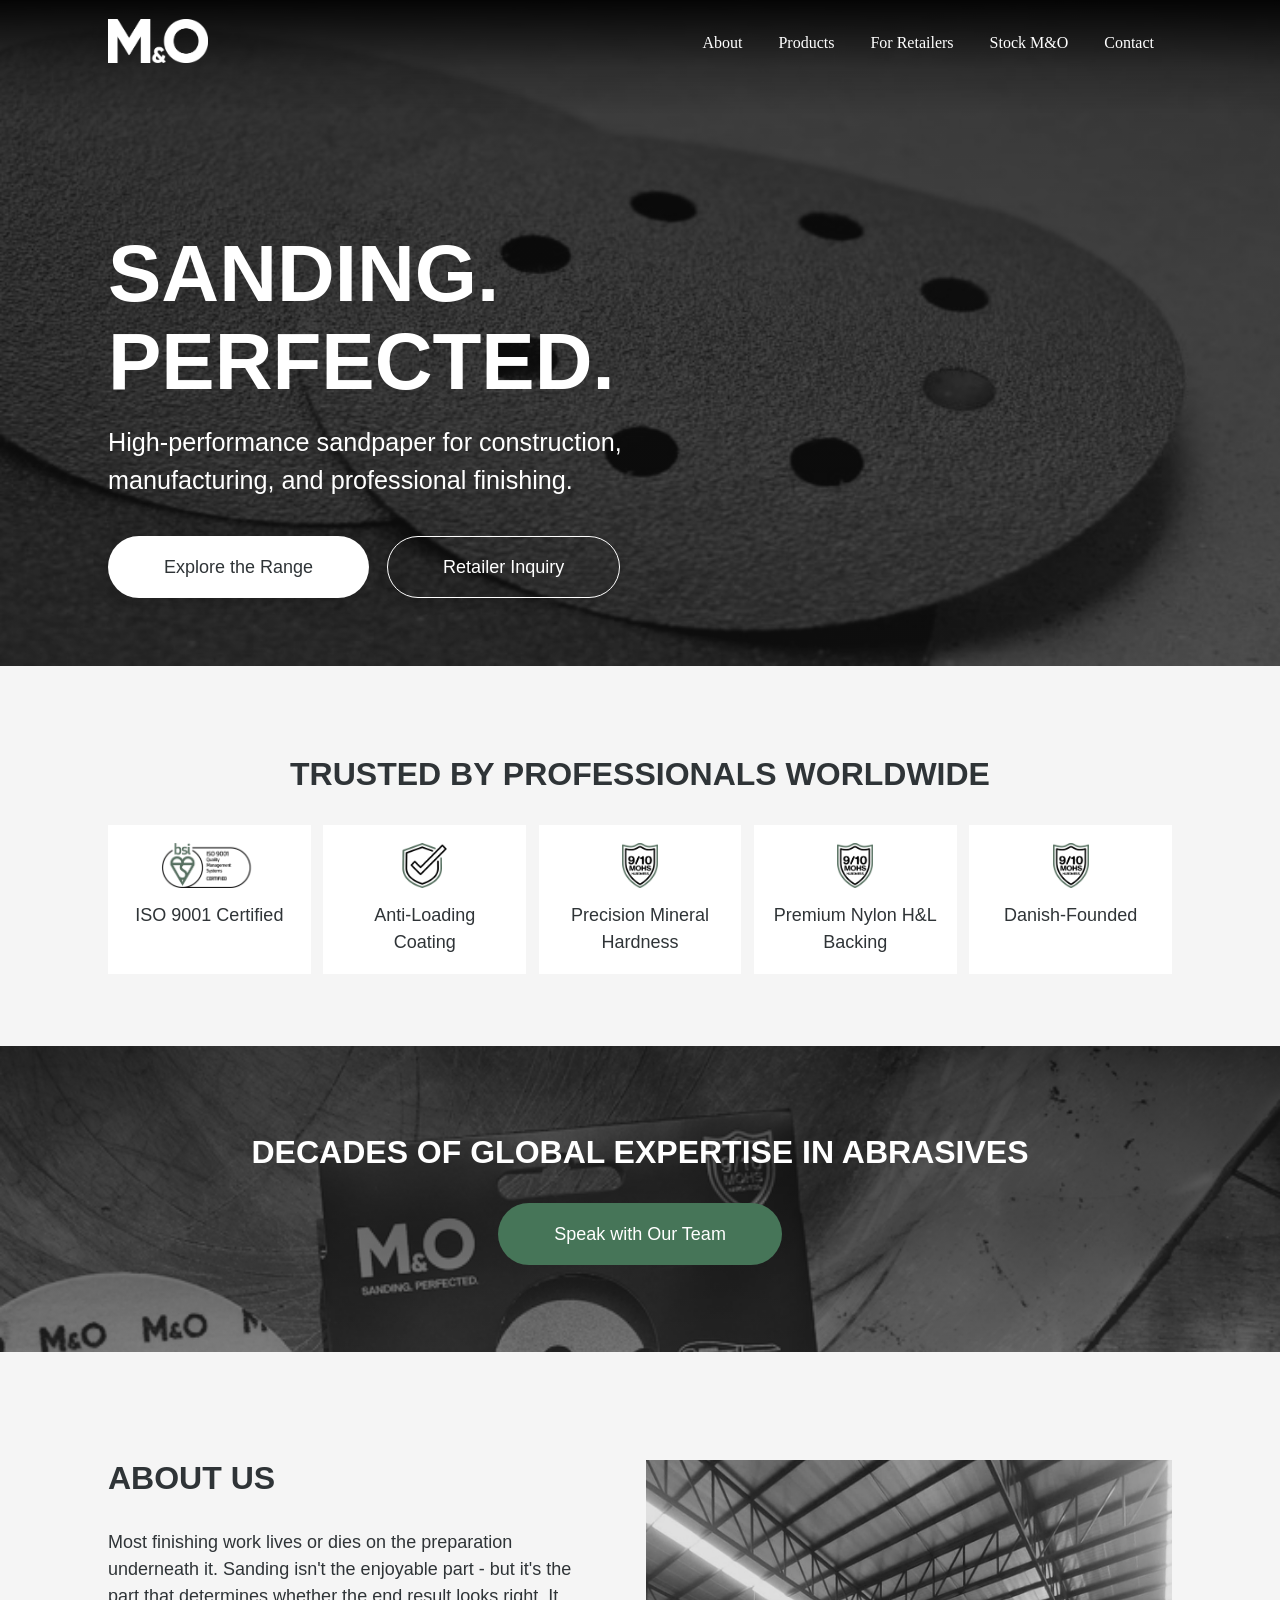
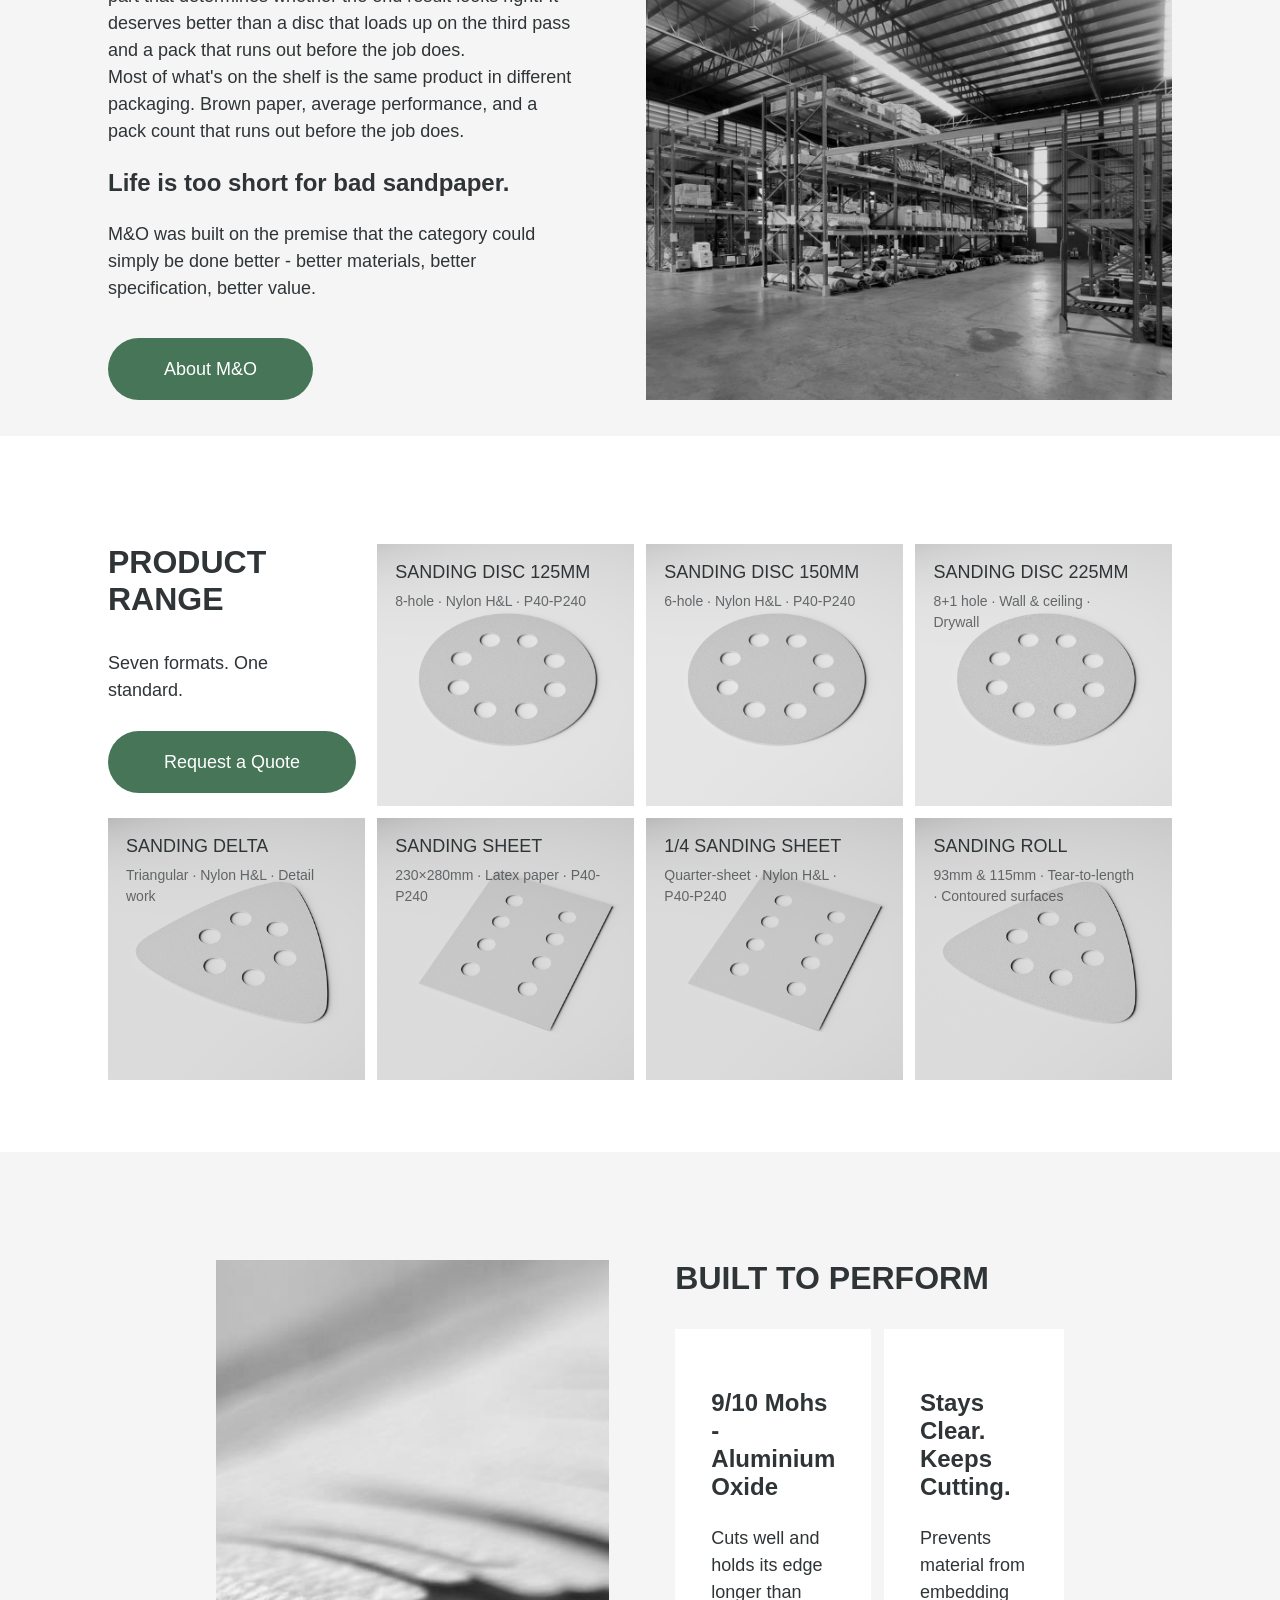
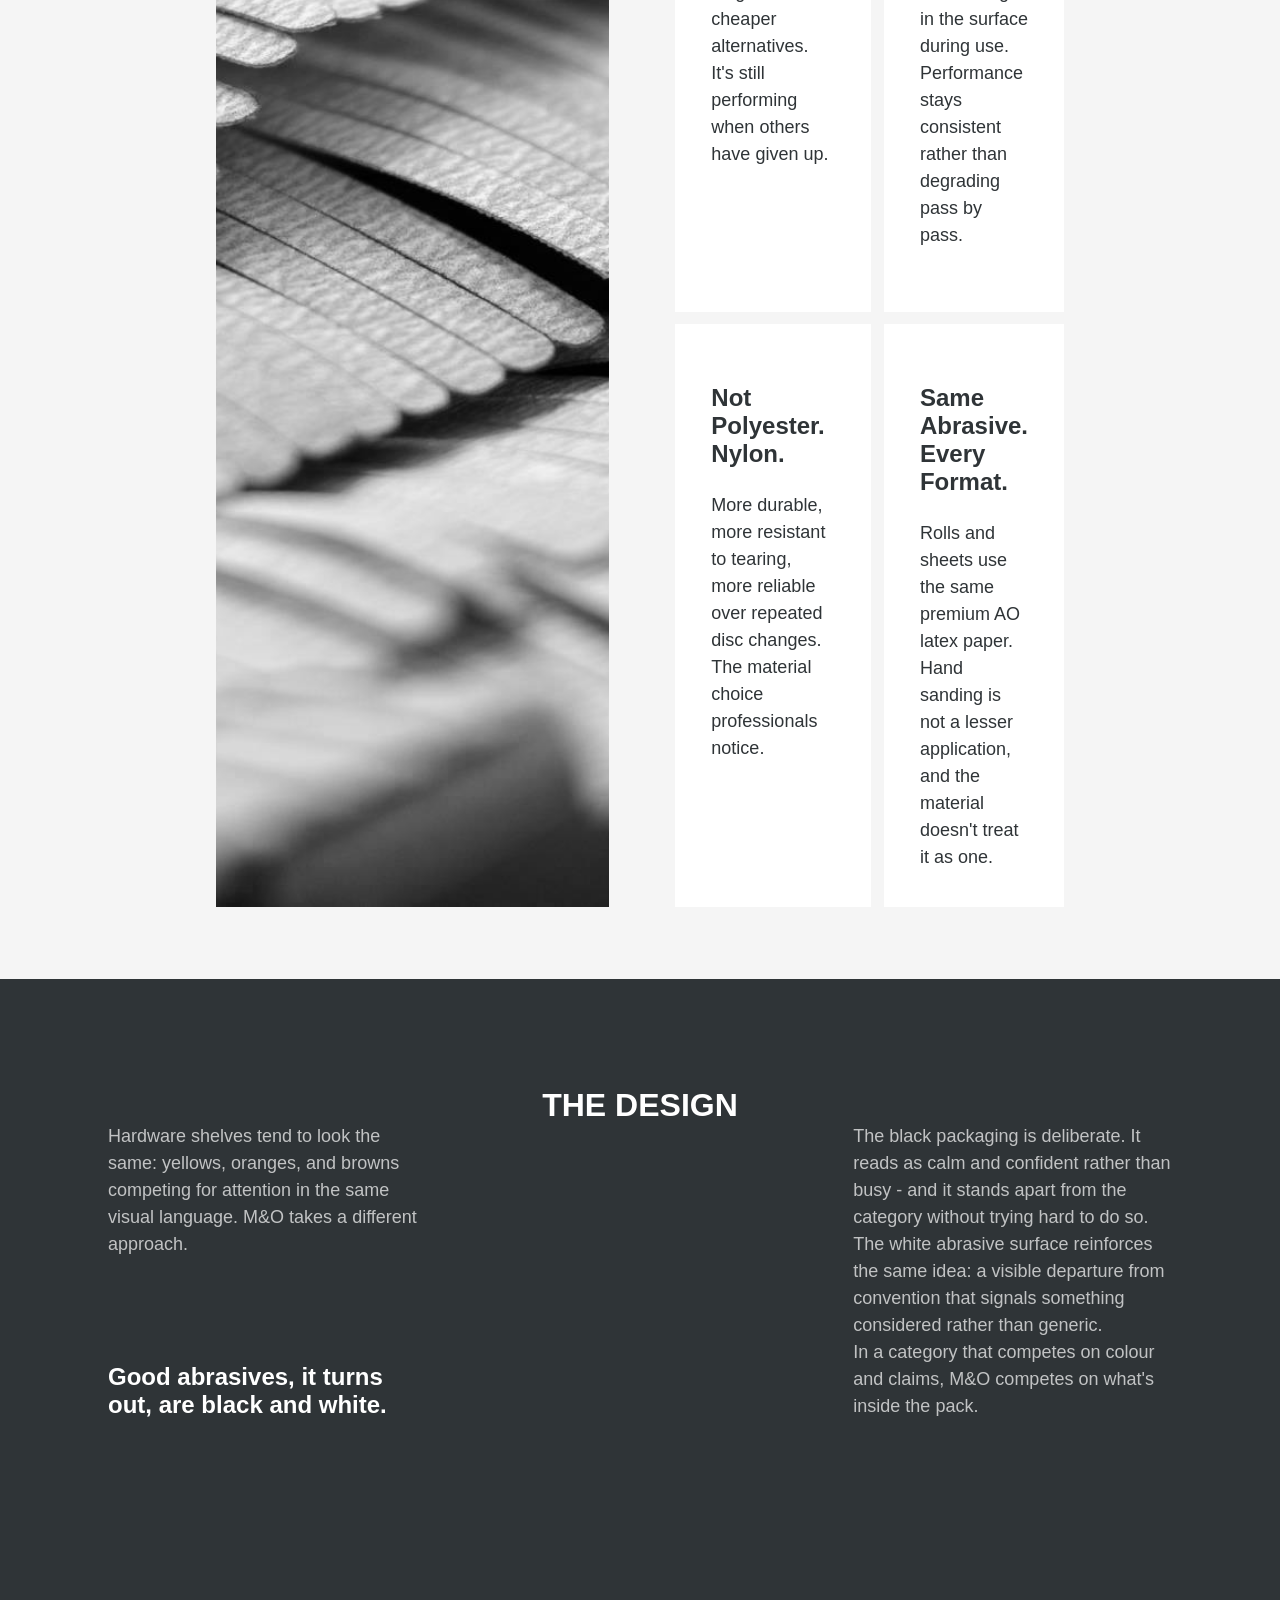
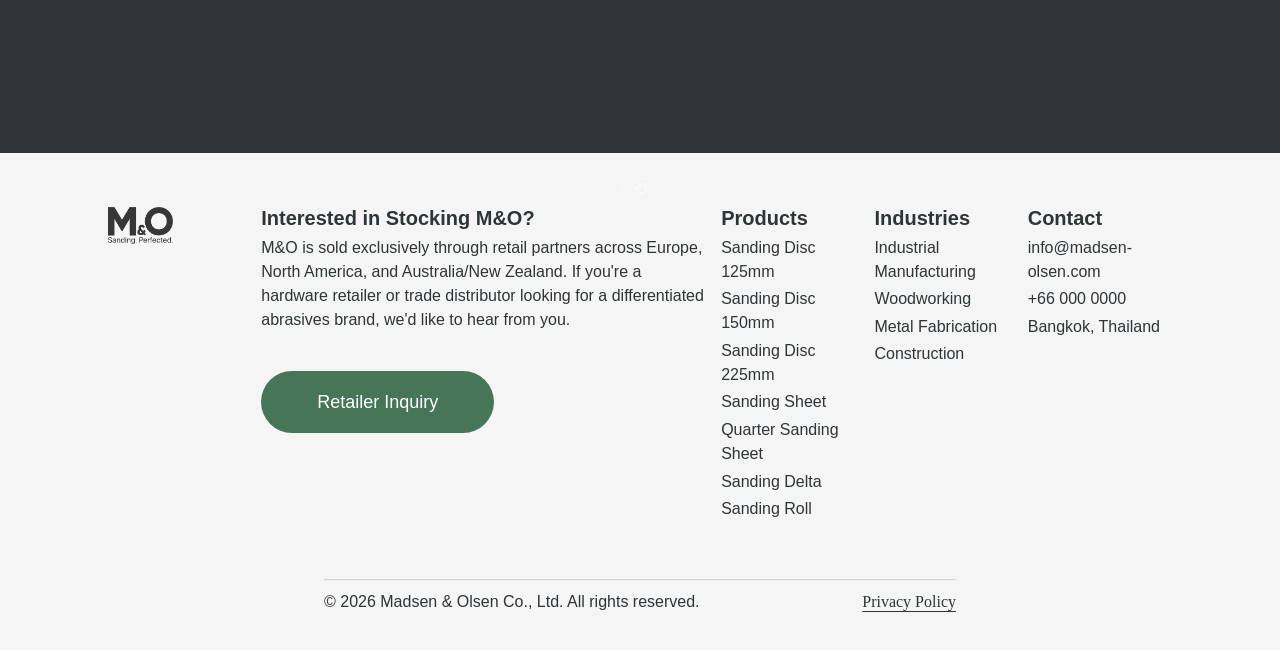
==== index.html @ 173e80b4 "Update index.html" ====
<!doctype html>
<html lang="en">
  <head>
    <meta charset="UTF-8" />
    <meta name="description" content="Precision Abrasives for Industrial Performance" />
    <meta name="keywords" content="Abrasives, Sanding, Sand Paper, Sanding Discs" />
    <meta name="author" content="Anastasia Orlova" />
    <meta name="viewport" content="width=device-width, initial-scale=1.0" />
     <link rel="icon" type="image/x-icon" href="./assets/favicon.png">
    <link href="https://fonts.googleapis.com/css2?family=Manrope:wght@400;700;800&display=swap" rel="stylesheet" />
    <link rel="preconnect" href="https://fonts.googleapis.com" />
    <link rel="preconnect" href="https://fonts.gstatic.com" crossorigin />

    <link href="https://fonts.googleapis.com/css2?family=DM+Serif+Display:ital@0;1&display=swap" rel="stylesheet" />
    <link rel="stylesheet" href="./style.css" />
    <title>ABRASIVES</title>
  </head>
  <body>
    <!-- Header -->

    <header>
      <div class="content">
        <a href="index.html" id="logomo" class="desktop logo"><img class="logotype" src="./assets/logomo.png" /></a>

        <nav class="desktop">
          <img id="hamburger-icon" src="./menu.png" />
          <ul class="hamburger">
            <li id="closeburger"><img id="closedown" src="./close.png" /></li>
            <li><a href="#aboutus">About</a></li>
            <li><a href="#faqs" id="done">Products</a></li>
            <li><a href="./contact.html">For Retailers</a></li>
            <li><a href="./contact.html">Stock M&O</a></li>
             <li><a href="./contact.html">Contact</a></li>
          </ul>
        </nav>
      </div>
    </header>

    <!-- Main Content -->
    <div class="main">
      <!-- Banner section -->

      <div class="banner">
        <h1>SANDING. PERFECTED.</h1>
        <div class="grouping">
          <p>High-performance sandpaper for construction, manufacturing, and professional finishing.</p>
            <div class="bannerbuttons">
          <div class="greenbutton">
            <a href="./contact.html" id="jsbut" class="button">Explore the Range</a>
          </div>
            <div class="nongreenbutton">
            <a href="./contact.html" id="jsbut" class="button">Retailer Inquiry</a>
          </div>
               </div>
        </div>
      </div>
    </div>

    <!--Trust Section-->
    <div class="trust">
      <h2><span class="thin">Trusted by</span> professionals worldwide</h2>
      <div class="trusticons">
        <div class="trustbox">
          <img src="./assets/iso2.png" />
          <p>ISO 9001 Certified</p>
     
        </div>
        <div class="trustbox">
          <img src="./assets/quality.png" />
          <p>Anti-Loading Coating </p>
          
        </div>
        <div class="trustbox">
          <img src="./assets/mohs.png" />
          <p>Precision Mineral Hardness</p>
         
        </div>
        <div class="trustbox">
          <img src="./assets/mohs.png" />
          <p>Premium Nylon H&L Backing </p>
         
        </div>
        <div class="trustbox">
          <img src="./assets/mohs.png" />
          <p>Danish-Founded</p>
          
        </div>
      </div>
    </div>

    <!--Decades-->
    <div class="decades">
      <h2>Decades of Global Expertise in Abrasives</h2>
      <div class="greenbutton">
      <a href="./contact.html" id="jsbut" class="button">Speak with Our Team</a></div>
    </div>
    <!--About-->

    <div class="about" id="aboutus">
    
      <div class="aboutbox">
        <div class="infoabout">
          <h2>About Us</h2>
        <p>
          Most finishing work lives or dies on the preparation underneath it. Sanding isn't the enjoyable part - but it's the part that determines whether the end result looks right. It deserves better than a disc that loads up on the third pass and a pack that runs out before the job does. </p>

<p>Most of what's on the shelf is the same product in different packaging. Brown paper, average performance, and a pack count that runs out before the job does. </p>
          <h3>Life is too short for bad sandpaper.</h3>
          <p>M&O was built on the premise that the category could simply be done better - better materials, better specification, better value.</p>
         <a href="./contact.html" id="jsbut" class="button">About M&O</a>
        </div>
         <div class="infophoto">
       <img src="./assets/factory1bw1.png" />
           </div>
      </div>
    </div>
   

    <!--Products-->
    <div class="products">
      <div class="content">
        <div class="productgrid">
          <div class="intro">
            <h2>Product Range</h2>
        <p>Seven formats. One standard.</p>
            <a href="./contact.html" id="jsbut" class="button">Request a Quote</a>
          </div>
          <div class="productbox">
            <h4>SANDING DISC 125MM </h4>
            <p>8-hole ∙ Nylon H&L ∙ P40-P240 </p>
            <img src="./assets/sanding_disc.png" />
          </div>
          <div class="productbox">
            <h4>SANDING DISC 150MM</h4>
            <p>6-hole ∙ Nylon H&L ∙ P40-P240 </p>
            <img src="./assets/sanding_disc.png" />
          </div>
          <div class="productbox">
            <h4>SANDING DISC 225MM</h4>
            <p>8+1 hole ∙ Wall & ceiling ∙ Drywall </p>
            <img src="./assets/sanding_disc.png" />
          </div>
          <div class="productbox">
            <h4>SANDING DELTA</h4>
            <p>Triangular ∙ Nylon H&L ∙ Detail work </p>
            <img src="./assets/sanding_delta.png" />
          </div>
          <div class="productbox">
            <h4>SANDING SHEET</h4>
            <p>230×280mm ∙ Latex paper ∙ P40-P240 </p>
            <img src="./assets/sanding_quarter_sheet.png" />
          </div>
          <div class="productbox">
            <h4>1/4 SANDING SHEET</h4>
            <p>Quarter-sheet ∙ Nylon H&L ∙ P40-P240 </p>
            <img src="./assets/sanding_quarter_sheet.png" />
          </div>
          <div class="productbox">
            <h4>SANDING ROLL</h4>
            <p>93mm & 115mm ∙ Tear-to-length ∙ Contoured surfaces </p>
            <img src="./assets/sanding_delta.png" />
          </div>
        </div>
      </div>
    </div>

     <!--Perform-->

      <div class="performbox">
         <div class="infophoto">
       <img src="./assets/brushsanding.png" />
           </div>
         <div class="pewrap">
            <h2>Built to Perform</h2>
          <div class="infoperform">

            <div class="pebox">
            <h3>9/10 Mohs - Aluminium Oxide</h3>
        <p>
          Cuts well and holds its edge longer than cheaper alternatives. It's still performing when others have given up.
        </p>
            </div>
             <div class="pebox">
            <h3>Stays Clear. Keeps Cutting.</h3>
        <p>
          Prevents material from embedding in the surface during use. Performance stays consistent rather than degrading pass by pass.
        </p>
            </div>
             <div class="pebox">
        
            <h3>Not Polyester. Nylon.</h3>
        <p>
          More durable, more resistant to tearing, more reliable over repeated disc changes. The material choice professionals notice.
        </p>
            </div>
             <div class="pebox">
            <h3>Same Abrasive. Every Format.</h3>
        <p>
          Rolls and sheets use the same premium AO latex paper. Hand sanding is not a lesser application, and the material doesn't treat it as one.
        </p>
            </div>
        </div>
         </div>
      </div>
  
    <!--3D-->
    <div class="VR">
      <h2>THE DESIGN</h2>
      <div class="textgrid">
        <div class="textbox">
          
          <p>
            Hardware shelves tend to look the same: yellows, oranges, and browns competing for attention in the same visual language. M&O takes a different approach.
        </div>
        <div class="textbox">
          <p></p>
        </div>
        <div class="textbox">
           <p>
            The black packaging is deliberate. It reads as calm and confident rather than busy - and it stands apart from the category without trying hard to do so. The white abrasive surface reinforces the same idea: a visible departure from convention that signals something considered rather than generic.
          </p>
         
  
        </div>
        <div class="textbox">
          <h3>Good abrasives, it turns out, are black and white.</h3>
        </div>
         <div class="textbox">
          <p></p>  </div>
        <div class="textbox" id="hidden">
     
          <p>
          In a category that competes on colour and claims, M&O competes on what's inside the pack.
          </p>
        </div>
           
        <div class="textbox">
          <p></p>
        </div>
    
      </div>
      <div id="container3D" style="position: relative">  
        <div id="rotateHint">
    ⟲
  </div>
      </div>
      <div id="tooltip"></div>
    </div>


<!--CTA-->
     <!--
<div class="cta">
  <h3>Interested in Stocking M&O?</h3>
<p>M&O is sold exclusively through retail partners across Europe, North America, and Australia/New Zealand. If you're a hardware retailer or trade distributor looking for a differentiated abrasives brand, we'd like to hear from you.</p>
<div class="greenbutton">
 <a href="./contact.html" id="jsbut" class="button">Retailer Inquiry</a>
 </div>
</div>
    -->
    <!--Footer-->
    <div class="footer">
      <div class="footer-logo">   
      <img src="./assets/MO-slogan.png"/>
      </div>

      <div class="footercta">
  <h3>Interested in Stocking M&O?</h3>
<p>M&O is sold exclusively through retail partners across Europe, North America, and Australia/New Zealand. If you're a hardware retailer or trade distributor looking for a differentiated abrasives brand, we'd like to hear from you.</p>
<div class="greenbutton">
 <a href="./contact.html" id="jsbut" class="button">Retailer Inquiry</a>
 </div>
</div>
         <div class="footer-info2">
    <h3>Products</h3>
    <p>Sanding Disc 125mm</p>
           <p>Sanding Disc 150mm</p>
           <p>Sanding Disc 225mm</p>
    <p>Sanding Sheet</p>
     <p>Quarter Sanding Sheet</p>
    <p>Sanding Delta</p>
    <p>Sanding Roll</p>
  </div>
      <div class="footer-info1">
<h3>Industries </h3>
    <p>Industrial Manufacturing</p>
    <p>Woodworking</p>
    <p>Metal Fabrication</p>
    <p>Construction</p>

  </div>
      <div class="footer-info">
    <h3>Contact</h3>
    <p>info@madsen-olsen.com</p>
    <p>+66 000 0000</p>
    <p>Bangkok, Thailand</p>
 
    </div>
  </div>
   
     
      <div class="collapse">
  <details class="footer-section">
  <summary>Products</summary>
  <ul>
    <li><a href="#">Sanding Discs</a></li>
    <li><a href="#">Abrasive Sheets</a></li>
    <li><a href="#">Polishing Pads</a></li>
  </ul>
</details>

<details class="footer-section">
  <summary>Industries</summary>
  <ul>
    <li><a href="#">Automotive</a></li>
    <li><a href="#">Woodworking</a></li>
    <li><a href="#">Metal</a></li>
  </ul>
</details>

<details class="footer-section">
  <summary>Contact</summary>
  <ul>
    <li>Email</li>
    <li>Phone</li>
    <li>Address</li>
  </ul>
</details>

 <div class="footer-logo">
      <img src="./assets/MADSENOLSEN2.png"/>
      
      </div>
</div>
   </div>
   <div class="copyright">
    <hr>
    <div class="copygrid">
    <p>© 2026 Madsen & Olsen Co., Ltd. All rights reserved.</p>
    <a href="./privacy-policy.html">Privacy Policy</a>
    </div>
   </div>
   
    <script type="module" src="main.js"></script>
    <script src="script.js"></script>
  </body>
</html>
---- style.css ----
body {
  margin: 0 auto;
  max-width: 1920px;
  background-color: #f5f5f5;
  color: #2f3437;
}
html {
  scroll-behavior: smooth;
  margin: 0 auto;
  font-family: "Roboto", sans-serif;
  font-size: 18px;
}

.content {
  position: relative;
  margin: 0 12rem;
}

a {
  font-family: "Roboto";
  text-decoration: none;
}

.logotype {
  float: top;

  width: 100px;
}

#hamburger-icon {
  display: none;
}

#closedown {
  width: 30px;
  height: 30px;
}

.hamburger li:first-child {
  display: none;
  position: absolute;
}

.button {
  display: inline-block;
  font-family: "Roboto", sans-serif;
  font-size: 1rem;
  border-radius: 50px;
  background-color: #467558;
  /*  first green 597363*/
  color: white;
  padding-left: 55px;
  padding-right: 55px;
  line-height: 60px;
  text-align: center;
  transition-property: background-color;
  transition-duration: 500ms;
  margin-top: 2rem;
  border: 1px solid transparent;
}
.button:hover {
  color: #2f3437;
  background-color: white;
  border: solid 1px black;
}
.banner .greenbutton #jsbut{
  background-color: white;
  color: #2f3437;
}
.banner .greenbutton #jsbut:hover {
   background-color: #467558;
  color: white;
   border: 1px solid transparent;
}

.nongreenbutton #jsbut{
  background-color: transparent;
  border: solid 1px white;
}
.nongreenbutton #jsbut:hover {
   background-color: #467558;
  color: white;
  border: transparent;
}



h1 {
  font-size: 80px;
  line-height: 1.1;
  width: 40%;
  color: white;
  font-family: "Jost", sans-serif;
}
h2 {
  font-size: 32px;
  margin-top: 0;
  margin-bottom: 32px;
  text-transform: uppercase;
  font-family: "Jost", sans-serif;
}
p {
  font-family: "Roboto", sans-serif;
  line-height: 1.5;
  margin: 0;
}
h3 {
  font-size: 24px;
  font-family: "Jost", sans-serif;
}
h4 {
  font-size: 18px;
  font-weight: 400;
  font-family: "Jost", sans-serif;
}
/* Header */

header {
  position: fixed;
  padding-top: 0.5rem;
  padding-bottom: 2rem;
  top: 0rem;
  z-index: 1;
  width: 100%;

  background: linear-gradient(to bottom, rgba(0, 0, 0, 0.9) 0%, rgba(0, 0, 0, 0.2) 60%, rgba(0, 0, 0, 0) 100%);
}
/*(0, 0%, 91%, 1);
(231, 44%, 74%, 40%)
*/
header .content {
  display: flex;
  align-items: center;
}

header .logo {
  flex: 1;
}

header nav ul {
  display: flex;
  list-style-type: none;
}

nav a {
  vertical-align: center;
  font-size: 16px;
  padding: 1rem;
  line-height: 1.8rem;
  color: white;
}
nav a:hover {
  -webkit-text-stroke-width: 0.2px;
  -webkit-text-stroke-color: #ffffff;
}

.logotype img {
  color: white;
}

#hamburger-icon {
  display: none;
}

#closedown {
  width: 30px;
  height: 30px;
}

.hamburger li:first-child {
  display: none;
  position: absolute;
}
/* Landing Section */

.main {
  display: flex;
  align-items: center;
  width: 100%;
  height: 37rem;
  background-image: linear-gradient(rgba(0, 0, 0, 0.5), rgba(0, 0, 0, 0.25)), url("./assets/abrasivediscs.png");
  background-position: center center;

  background-size: cover;
  background-repeat: no-repeat;
}

.banner p {
  font-size: 1.4rem;
  width: 40%;
  color: white;
}

.banner {
  top: 3rem;
  margin: 0 12rem;
  bottom: 0;
  position: relative;
  width: 100%;
  text-align: left;
}
.banner h1 {
  margin-bottom: 1rem;
}
.banner #jsbut {
  box-shadow: -4px 6px 12px rgba(0, 0, 0, 0.15);
}
.grouping {
  display: flex;
  flex-direction: column;
  align-items: flex-start; /* bottom-left layout */
  gap: 0;
}
.bannerbuttons {
  display: flex;
  gap: 1rem;
  flex-wrap: wrap;
}

/* Trust Section */
.trust {
  padding-bottom: 4rem;
  background-color: #f5f5f5;
  margin-top: 6rem;
}
.trusticons {
  text-align: center;
  margin: 0 auto;
  width: 60%;
  display: grid;
  grid-template-columns: 1fr 1fr 1fr 1fr 1fr;
  column-gap: 0.7rem;
}
.trust h2 {
  text-align: center;
}
.trustbox {
  padding: 1rem;

  background-color: white;
}
.trustbox img {
  height: 45px;
  margin-top: 0;
  margin-bottom: 0.5rem;
}
/* Decades Section */
.decades {
  display: flex;
  flex-direction: column;
  align-items: center;
  justify-content: center;
  height: 17rem;
  background-image: linear-gradient(rgba(0, 0, 0, 0.5), rgba(0, 0, 0, 0.1)), url("./assets/BW.png");
  background-size: cover;
}
.decades #jsbut {
  margin-top: 0;
}
.decades h2 {
  text-align: center;
  color: white;
  position: relative;
  width: 100%;
}

/*About*/
.about {
  margin: 6rem auto 0;
  padding: 0 12rem 2rem;
}
.aboutbox {
  margin: 0 auto;
  display: grid;
  grid-template-columns: 1fr 1fr;
  column-gap: 0.7rem;
  align-items: start; 
}
.performbox {
  padding: 6rem 12rem 4rem;
  margin: 0 auto;
  display: grid;
  grid-template-columns: 1fr 1fr;
  column-gap: 0.7rem;
  align-items: start; 
}
.pewrap {
  padding-left: 3rem;
}
.infoperform {
  display: grid;
  grid-template-rows: 1fr 1fr;
  grid-template-columns: 1fr 1fr;
  row-gap: 0.7rem;
  column-gap: 0.7rem;
}
.pebox {
  background-color: white;
  padding: 2rem;
}

.about p {
  margin: 0;
  padding-right: 3rem;
}

.infophoto {
  width: 100%;
  height: 100%;
  overflow: hidden;
}
.infophoto img {
  width: 100%;
  height: 100%;
  object-fit: cover; 
  display: block;
}
/*Products*/
.products {
  padding-top: 6rem;
  padding-bottom: 4rem;
  background-color: white;
}
.products h2 {
  margin-top: 0;
}
.productgrid {
  display: grid;
  grid-template-columns: 1fr 1fr 1fr 1fr;
  grid-auto-rows: auto;
  row-gap: 0.7rem;
  column-gap: 0.7rem;
}
.productgrid #jsbut {
margin: 0;
}
.productbox {
  width: 100%;
  position: relative;
}

.productbox img {
  width: 100%;
  height: 20rem;

  object-fit: cover;
}

.productbox h4 {
  position: absolute;
  margin: 0;
  top: 1rem;
  left: 1rem;
}
.productbox p {
  font-size: 14px;
  opacity: 70%;
  width: 80%;
  position: absolute;
  margin: 0;
  top: 2.6rem;
  left: 1rem;
}
.intro p {
  padding: 0 1rem 0 0;
}

.VR {
  background-color: #2f3437;
  position: relative;
  height: 43rem;
}
#rotateHint {
  position: absolute;
  bottom: 70px;
  left: 50%;
  transform: translateX(-50%);
  font-size: 18px;
  color: rgba(255, 255, 255, 0.6);
  border: 1px solid rgba(255, 255, 255, 0.4);
  border-radius: 50%;
  padding: 8px 10px;
  backdrop-filter: blur(6px);
  pointer-events: none; /* 🔥 important */
}
@keyframes rotatePulse {
  0% {
    transform: translateX(-50%) rotate(0deg);
    opacity: 0.6;
  }
  50% {
    transform: translateX(-50%) rotate(20deg);
    opacity: 1;
  }
  100% {
    transform: translateX(-50%) rotate(0deg);
    opacity: 0.6;
  }
}

#rotateHint {
  animation: rotatePulse 2.5s ease-in-out infinite;
}
.VR h2 {
  position: absolute;
  left: 50%;
  transform: translateX(-50%);
  color: white;
  margin-top: 0;
  text-align: center;
  padding-top: 6rem;
}
.textgrid {
  position: absolute;
  left: 50%;
  transform: translateX(-50%);
  box-sizing: border-box;
  width: 100%;
  padding: 14rem 12rem 0;
  display: grid;
  grid-template-columns: 1fr 1fr 1fr;
  column-gap: 3rem;
  row-gap: 3rem;
  pointer-events: none;
}

.textbox {
  color: white;
  width: 100%;
}
.textbox p {
  opacity: 70%;
}


.cta {
  background-color: white;
  display: flex;
  flex-direction: column;
  justify-content: center;
  text-align: center;
  margin: 0 auto;
  padding: 6rem 12rem 4rem 12rem;
}
.cta h3 {
  margin-top: 0;
}
.cta p {
  width:50%;
  margin: 0 auto;
}
.footer {
  display: grid;
  grid-template-columns: repeat(7, 1fr);
  column-gap: 0.5rem;
  align-items: start;
  padding: 3rem 12rem 2rem;
  height: 100%;
  background-color: #f5f5f5;
}

.footer p {
  font-size: 16px;

  margin: 0.2rem 0;
}
.footer img {
  margin-bottom: 1rem;
  width: 60%;
  grid-column: 1;
}
.footer-logo {
  grid-column: span 1;
  padding-right: 2rem;
}
.footer-logo p {
  margin-bottom: 1.5rem;
  line-height: 1.6;
}
.footercta{
  grid-column: 2 / span 3;
}
.footer-info {
  grid-column: 7;
}
.footer-info1 {
  grid-column: 6;
}
.footer-info2 {
  grid-column: 5;
}
.footer h3 {
  margin: 0 auto 0.3rem;
  font-size: 20px;
}
.collapse {
  display: none;
}
.copyright {
  margin-top: 0;
  margin-bottom: 0;
  padding: 0 12rem 1rem;
  font-size: 16px;
}
.copygrid {
  display: flex;
  justify-content: space-between; /* pushes items apart */
  align-items: center; /* vertical alignment */
  width: 100%;
  padding-top: 0.5rem;
}
.copygrid a {
  color: #2f3437;
  text-decoration: underline;
  text-underline-offset: 4px;
}

#white {
  background-color: white;
}
hr {
  opacity: 40%;
  margin: 0;
}
#container3D {
  width: 100%;
  height: clamp(400px, 85vh, 1000px);
}

/*Contact*/
.contact {
  padding: 9rem 12rem 4rem;
}

.contact-intro {
  max-width: 600px;
  margin-bottom: 2rem;
}
#headcontact {
  padding-top: 0.5rem;
  padding-bottom: 0.5rem;

  background: none;
  background-color: #2f3437;
}
.contact-grid {
  display: grid;
  grid-template-columns: 1.5fr 1fr;
  gap: 4rem;
}
.contact-form {
  display: flex;
  flex-direction: column;
  gap: 1.5rem;
  width: 85%;
}

.contact-form input,
.contact-form textarea {
  padding: 14px;
  border: 1px solid #ddd;
  font-family: inherit;
  font-size: 16px;
}

.contact-form button {
  height: 60px;
  background-color: #467558;
  color: white;
  border: none;
  font-family: "Roboto", sans-serif;
  font-size: 1rem;
  border-radius: 50px;
  padding-left: 55px;
  padding-right: 55px;
  transition-property: background-color;
  transition-duration: 500ms;
}


.policy {
  padding: 8rem 12rem 4rem;
}
.policy p {
  margin-bottom: 0.5rem;
}
/*resoinsive*/
@media only screen and (max-width: 1440px) {
  .banner p {
    width: 50%;
  }
  .content {
    margin: 0 6rem;
  }
  .banner {
    margin: 0 6rem;
  }
  .about {
    padding: 0 6rem 2rem;
  }
  .aboutphoto {
    padding: 0 6rem;
  }
  .productbox img {
    height: 100%;
  }
  .intro #jsbut {
    margin-top: 1.5rem;
  }
  .trust {
    margin: 5rem 6rem 0;
  }
  .trusticons {
    width: 100%;
  }

  .textgrid {
    padding: 8rem 6rem 0;
    row-gap: 0rem;
  }
  .white {
    grid-column: 1;
  }
  #container3D {
    height: 100vh;
  }
  .footer {
    padding: 3rem 6rem;
  }
  .copyright {
    margin: 0 6rem 1rem;
  }
}

@media only screen and (max-width: 1024px) {
  .banner p {
    width: 60%;
  }
  .content {
    margin: 0 4rem;
  }
  .banner {
    margin: 0 4rem;
  }
  .about {
    padding: 0 4rem 2rem;
  }

  .decades {
    padding-left: 4rem;
    padding-right: 4rem;
  }
  .aboutphoto {
    padding: 0 4rem;
  }
  .trust {
    margin: 5rem 4rem 0;
  }
  .trusticons {
    width: 100%;
  }

  .textgrid {
    padding: 5rem 4rem 0;
  }

  .footer {
    padding: 3rem 4rem;
  }
  .copyright {
    margin: 0 4rem 1rem;
  }

  #hidden {
    display: none;
  }
  .textgrid {
    padding-top: 9rem;
  }
  .VR {
    display: none;
  }
}

@media only screen and (max-width: 768px) {
  .main {
    height: 45rem;
  }
  .logotype {
    float: top;
    width: 80px;
  }
  .cta {
    padding-right: 2rem;
    padding-left: 2rem;
  }
  .banner p {
    width: 100%;
    font-size: 17px;
  }
  .content {
    margin: 0 2rem;
  }
  .banner {
    top: 2rem;
    margin: 0;
    padding: 0 2rem;
    display: flex;
    flex-direction: column;
    align-items: center;
    text-align: center;
  }
  h1 {
    text-align: center;
    width: 100%;
    font-size: 38px;
    margin-left: 2rem;
    margin-right: 2rem;
  }
  h2 {
    font-size: 26px;
    margin-bottom: 26px;
    text-align: center;
  }
  h3 {
    font-size: 22px;
  }
  h4 {
    font-size: 18px;
  }
  p {
    font-size: 16px;
  }
  strong {
    font-size: 16px;
  }
  .grouping {
    width: 100%;
    flex-direction: column;
    align-items: stretch;
    text-align: center;
    gap: 10px;
  }

  .grouping #jsbut {
    margin-top: 0;

    box-sizing: border-box;
  }
  .greenbutton {
    margin-left: 0;
  }

  .trusticons {
    width: 100%;
    grid-template-columns: 1fr;
    row-gap: 0.7rem;
  }
  .about {
    padding: 0 2rem 1.5rem;
    margin-top: 4rem;
  }
  .aboutbox {
    grid-template-columns: 1fr;
    row-gap: 1rem;
  }
  .about p {
    margin-top: 0;
  }
  .decades {
    height: 19rem;
    padding-left: 2rem;
    padding-right: 2rem;
  }
  .decades #jsbut {
    margin-top: 1.5rem;
    box-sizing: border-box;
  }
  .decades h2 {
    margin-bottom: 0;
    text-align: center;
  }
  .aboutphoto {
    padding: 0 2rem 3rem;
    grid-template-columns: 1fr;
    row-gap: 0.7rem;
  }
  .aboutphoto img {
    margin-bottom: 0;
  }

  .intro {
    align-items: center;
    justify-content: center;
    text-align: center;
  }
  .intro p {
    padding: 0;
    text-align: left;
  }
  .intro #jsbut {
    width: auto-width;
    box-sizing: border-box;
  }
  .trust {
    margin: 4rem 2rem 0;
    padding-bottom: 3rem;
  }
  .trusticons {
    width: 100%;
  }
  .trustbox img {
    height: 50px;
  }
  .productgrid {
    grid-template-columns: 1fr;
  }
  .products {
    padding-bottom: 0;
    padding-top: 3rem;
  }
  .textgrid {
    padding: 5rem 2rem 0;
    row-gap: 0rem;
    grid-template-columns: 1fr;
  }
  .cta #jsbut {
    width: 100%;
    box-sizing: border-box;
  }
  .footer {
    display: none;
  }
  .collapse {
    margin: 0 auto;
    padding: 3rem 2rem;
    display: block;
    grid-template-columns: 1fr 1fr 1fr;
  }
  .footer-section {
    border-bottom: 1px solid #ddd;
    padding: 16px 0;
  }
  .footer-section a {
    color: #2f3437;
    font-size: 16px;
  }
  .footer-section summary {
    font-size: 16px;
    font-weight: 600;
    cursor: pointer;
    list-style: none;
  }

  .footer-section ul {
    margin-top: 12px;
    padding-left: 0;
  }

  .footer-section li {
    margin-bottom: 8px;
  }

  .footer-logo img {
    margin-top: 2rem;
    width: 100%;
    max-width: 100%;
    height: auto;
    display: block;
  }
  .footer-logo h3 {
    margin-top: 0.4rem;
  }
  .copyright {
    margin: 0 2rem 1rem;
    padding: 0;
  }
  .copygrid {
    flex-direction: column; /* stack items */
    align-items: center; /* center horizontally */
    text-align: center; /* center text */
    gap: 0.5rem;
  }
  /*hamburger*/
  header {
    position: fixed;
    padding: 2rem 0;
    top: 0rem;

    width: 100%;
    background-color: rgba(47, 52, 55, 0.7);
    box-shadow: 0 4px 30px rgba(0, 0, 0, 0.1);
    backdrop-filter: blur(5px);
    -webkit-backdrop-filter: blur(5px);
  }
  #hamburger-icon {
    position: fixed;
    display: block;
    width: 35px;
    top: 1rem;
    right: 2rem;
    text-align: left;
  }

  #closedown {
    position: fixed;
    top: 1rem;
    right: 2rem;
  }

  nav a {
    padding: 1rem;
    line-height: 3.3rem;

    text-decoration: none;
  }
  #logomo {
    position: fixed;
    top: 1rem;
    vertical-align: top;
  }
  .hamburger {
    display: none;
    margin-top: 3rem;
    padding-left: 0;

    height: 100vh;
  }

  .hamburger li {
    padding-left: 0;
  }

  .hamburger a {
    padding-left: 0;
  }

  #closeburger {
    display: block;
    position: absolute;
    right: 0;
  }
  #jsbut {
    margin-top: 1.5rem;
    width: 100%;
 
  }
  .footer-logo {
    padding: 0;
  }
}

@media only screen and (max-width: 385px) {
  h1 {
    font-size: 30px;
    margin: 0;
    width: 100%;
  }
  .main {
    height: 35rem;
  }
  #jsbut {
    width: 100%;
  }
}
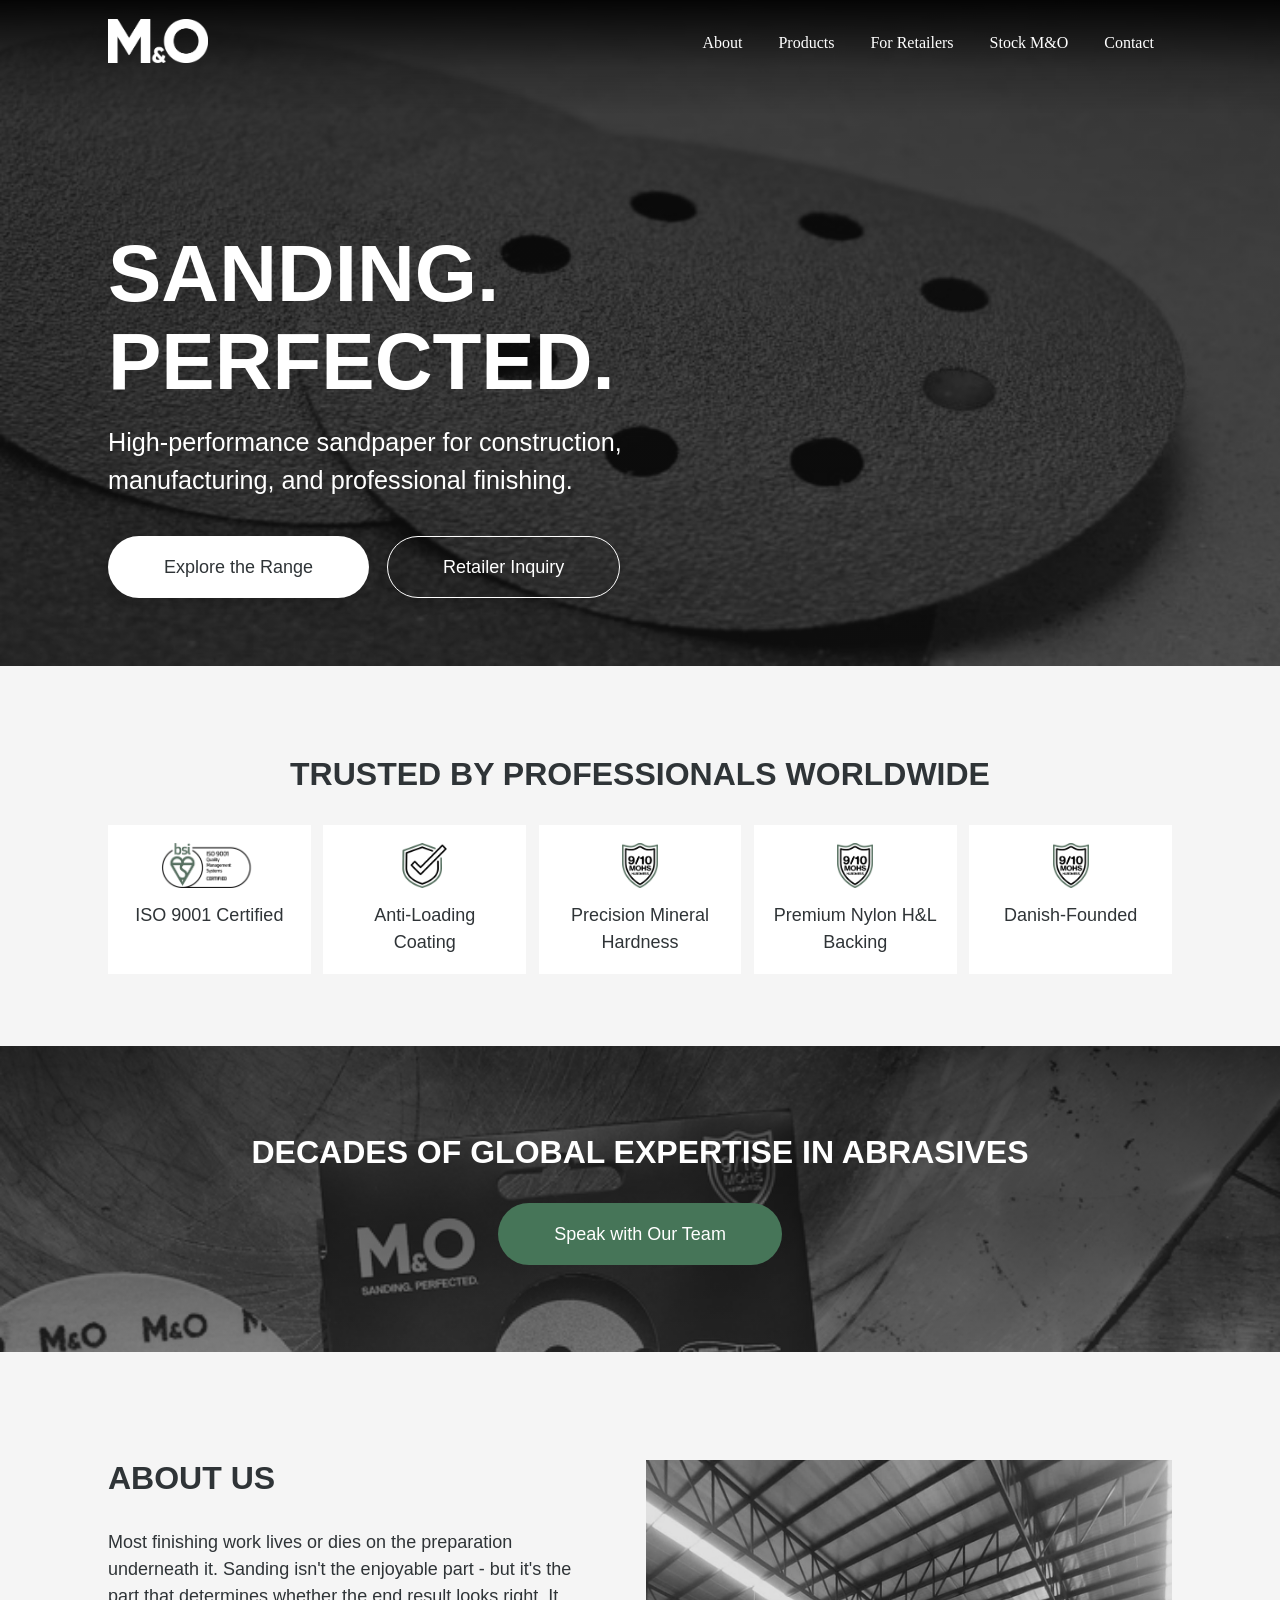
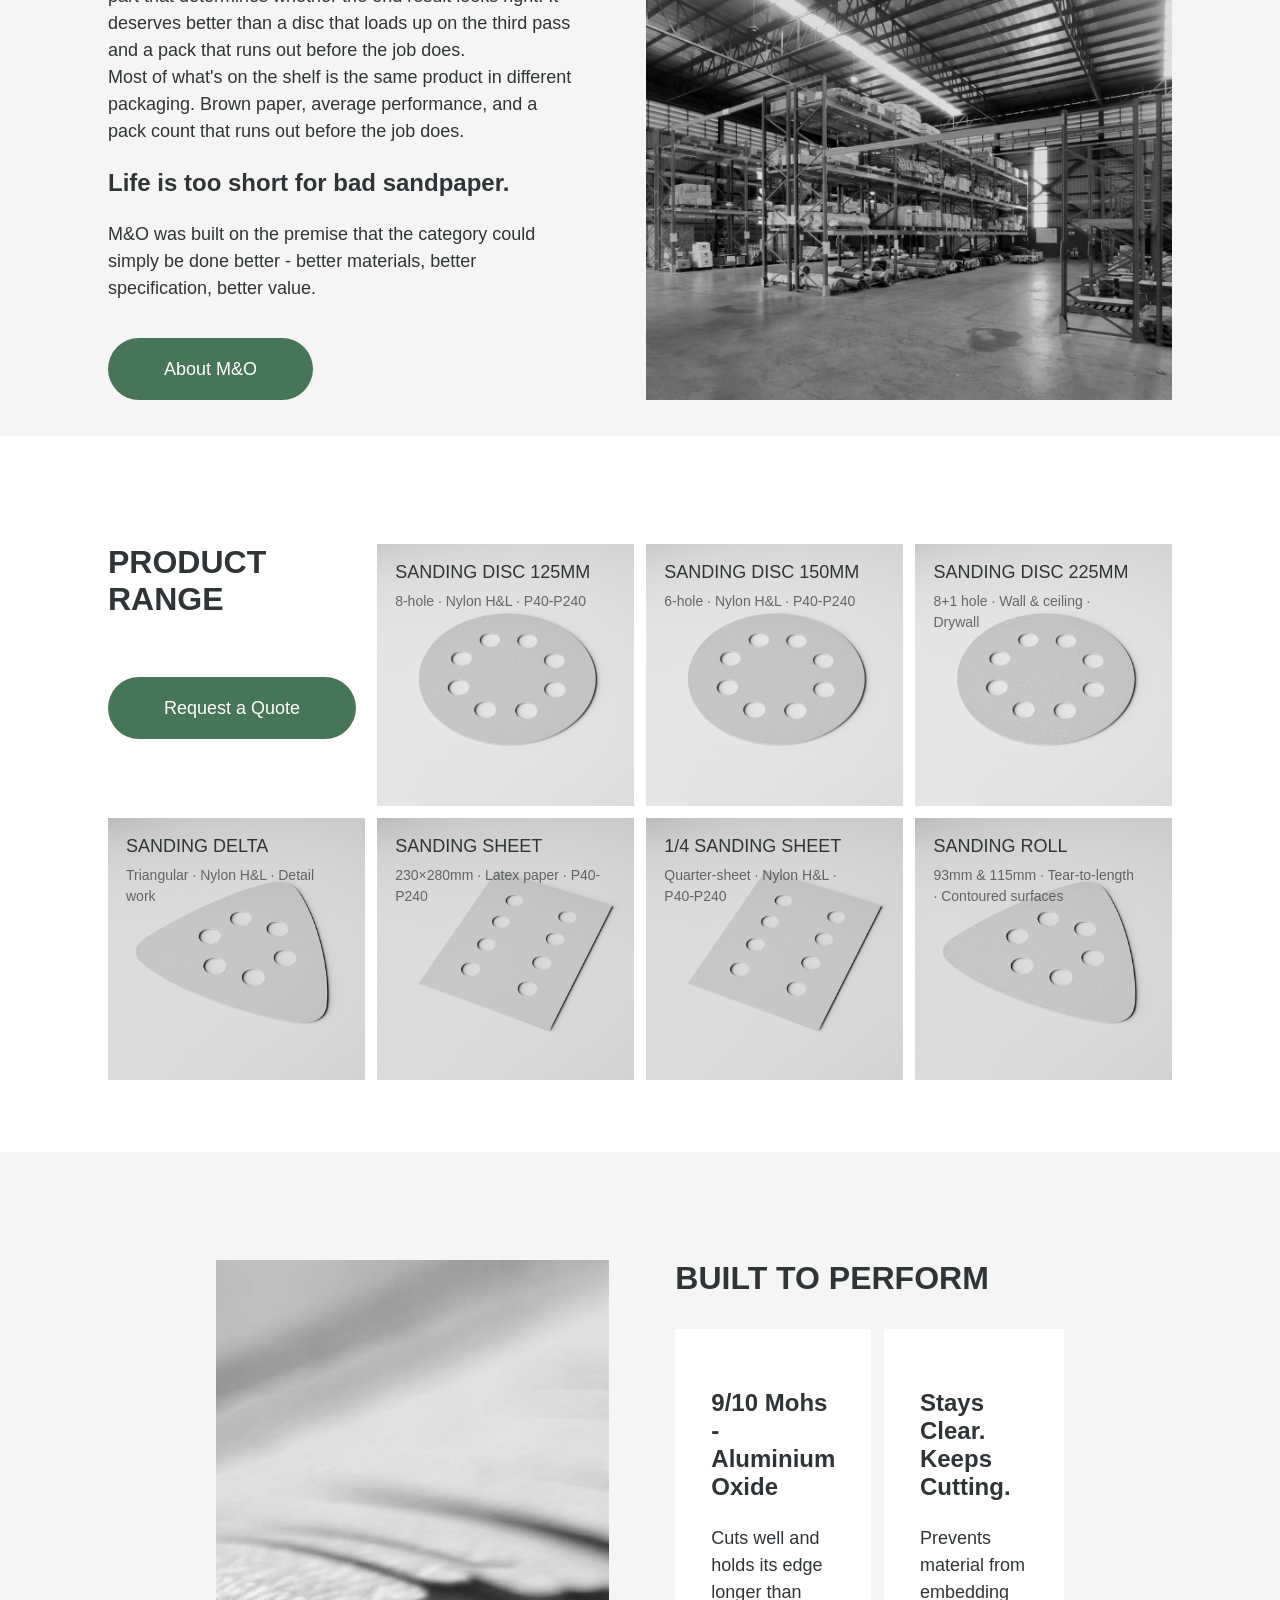
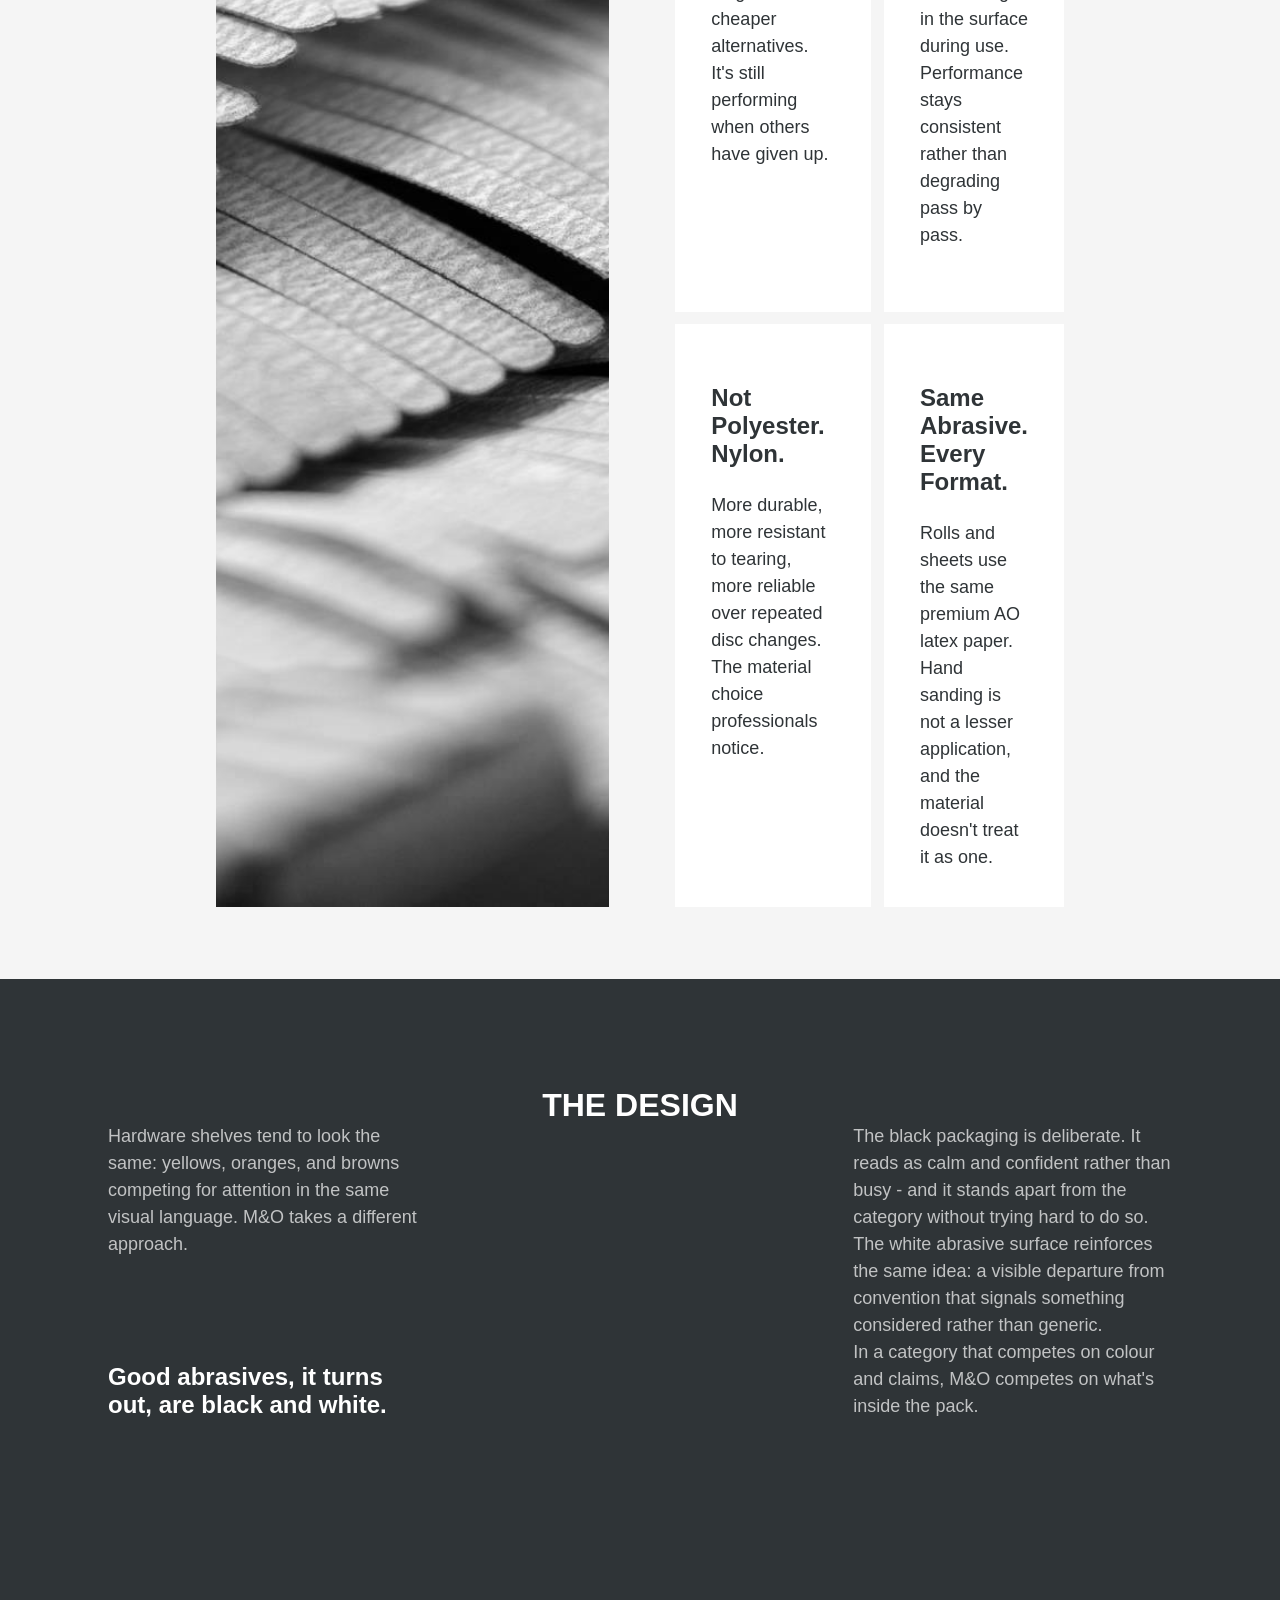
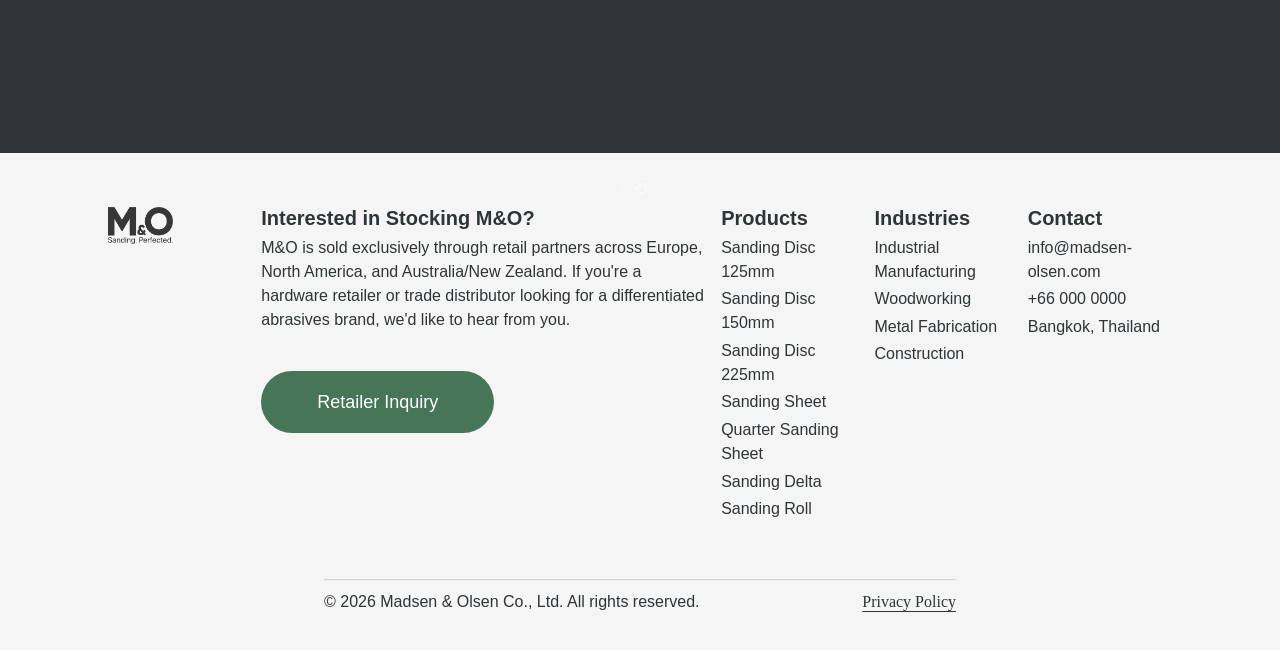
==== commit bcd61909: "Update index.html" ====
--- a/index.html
+++ b/index.html
@@ -13,7 +13,9 @@
 
     <link href="https://fonts.googleapis.com/css2?family=DM+Serif+Display:ital@0;1&display=swap" rel="stylesheet" />
     <link rel="stylesheet" href="./style.css" />
-    <title>ABRASIVES</title>
+    <title>Abrasive
+Solutions: Quality-Certified,
+ISO-Compliant, and Reliably Delivered.</title>
   </head>
   <body>
     <!-- Header -->
@@ -122,7 +124,7 @@
         <div class="productgrid">
           <div class="intro">
             <h2>Product Range</h2>
-        <p>Seven formats. One standard.</p>
+        
             <a href="./contact.html" id="jsbut" class="button">Request a Quote</a>
           </div>
           <div class="productbox">
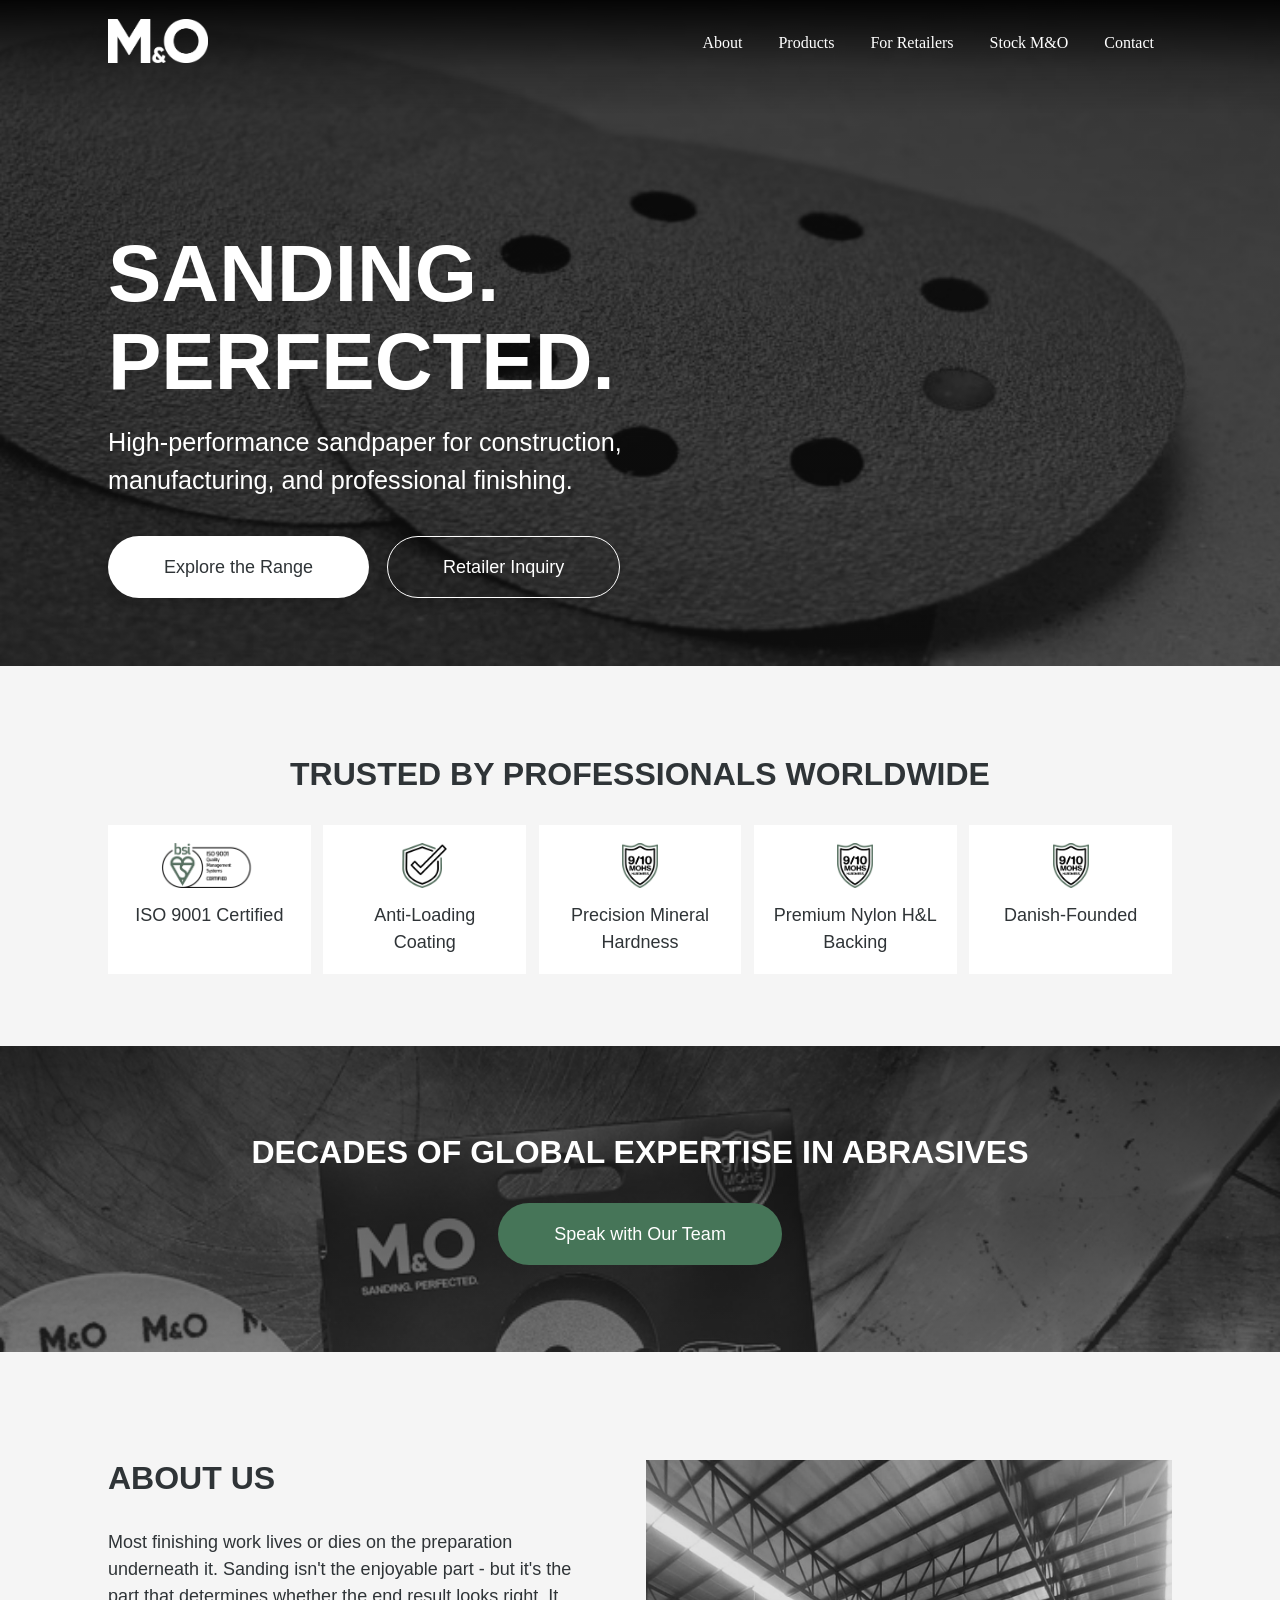
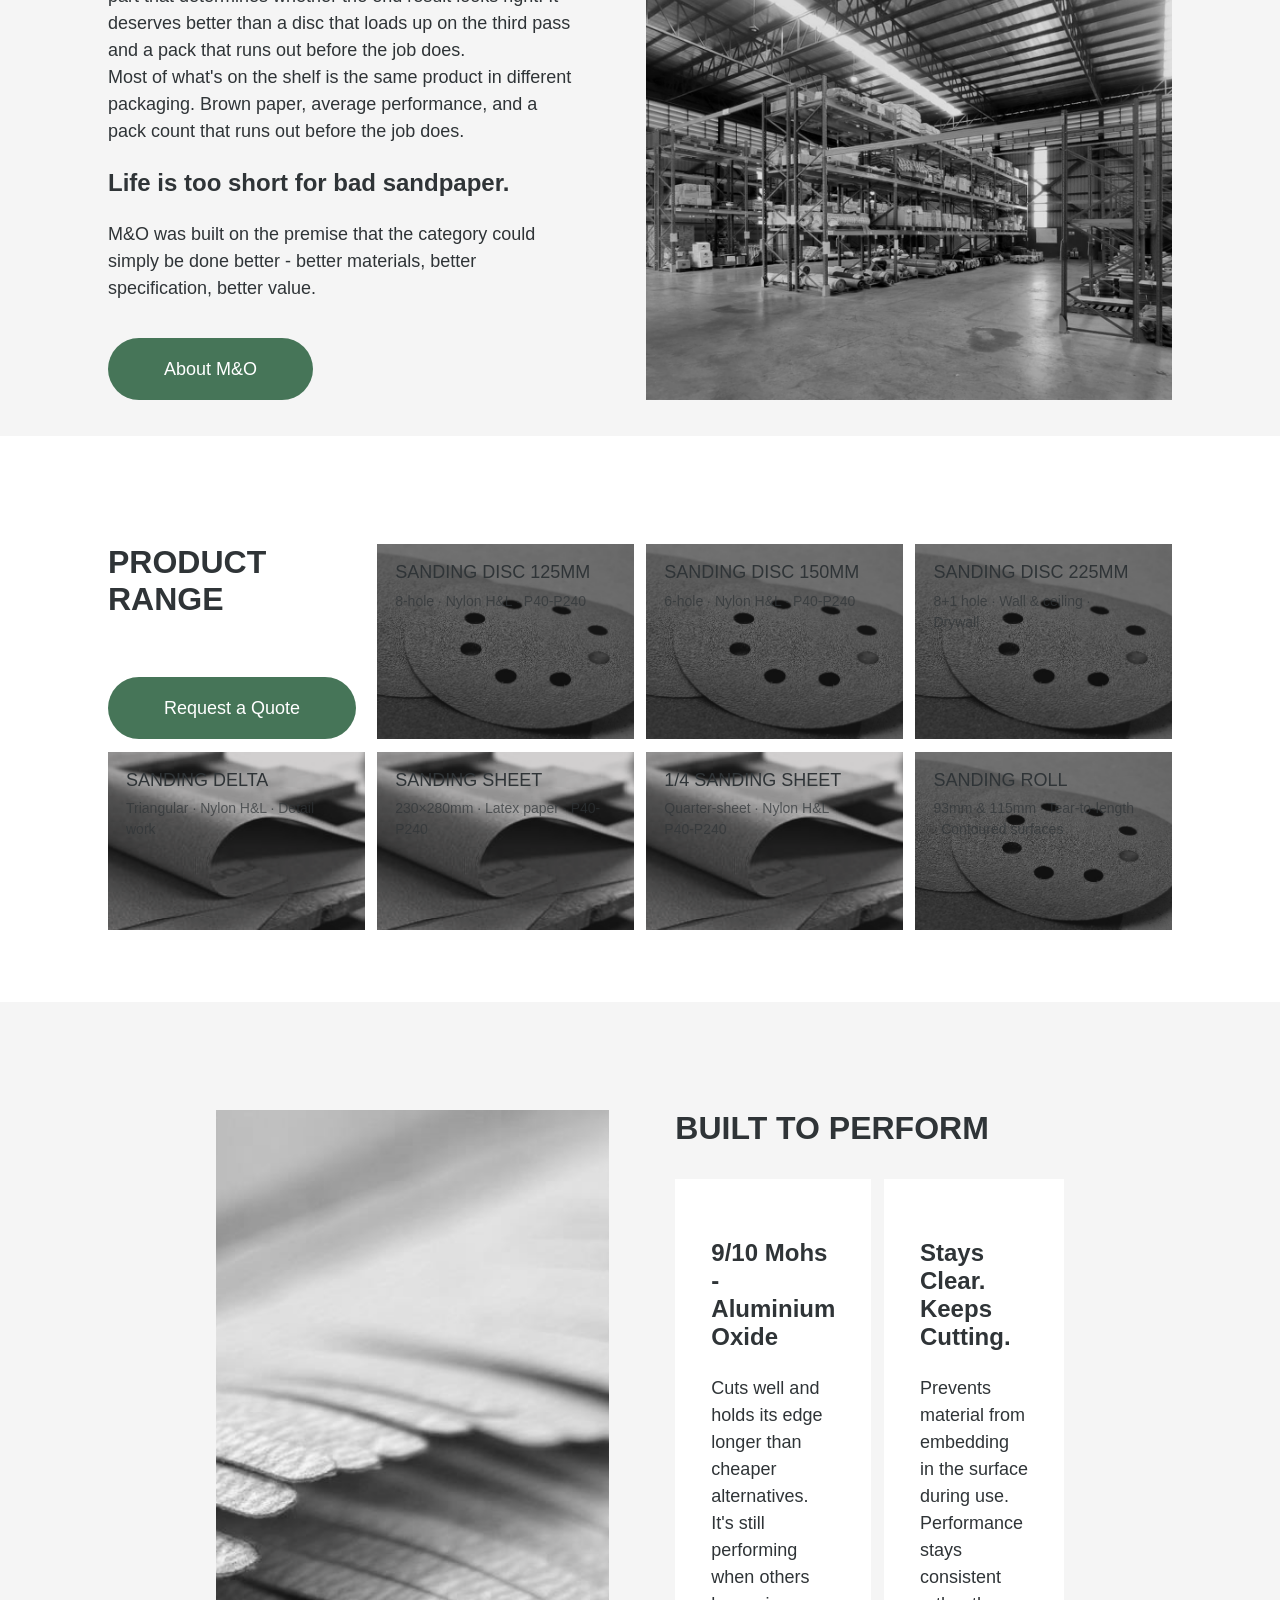
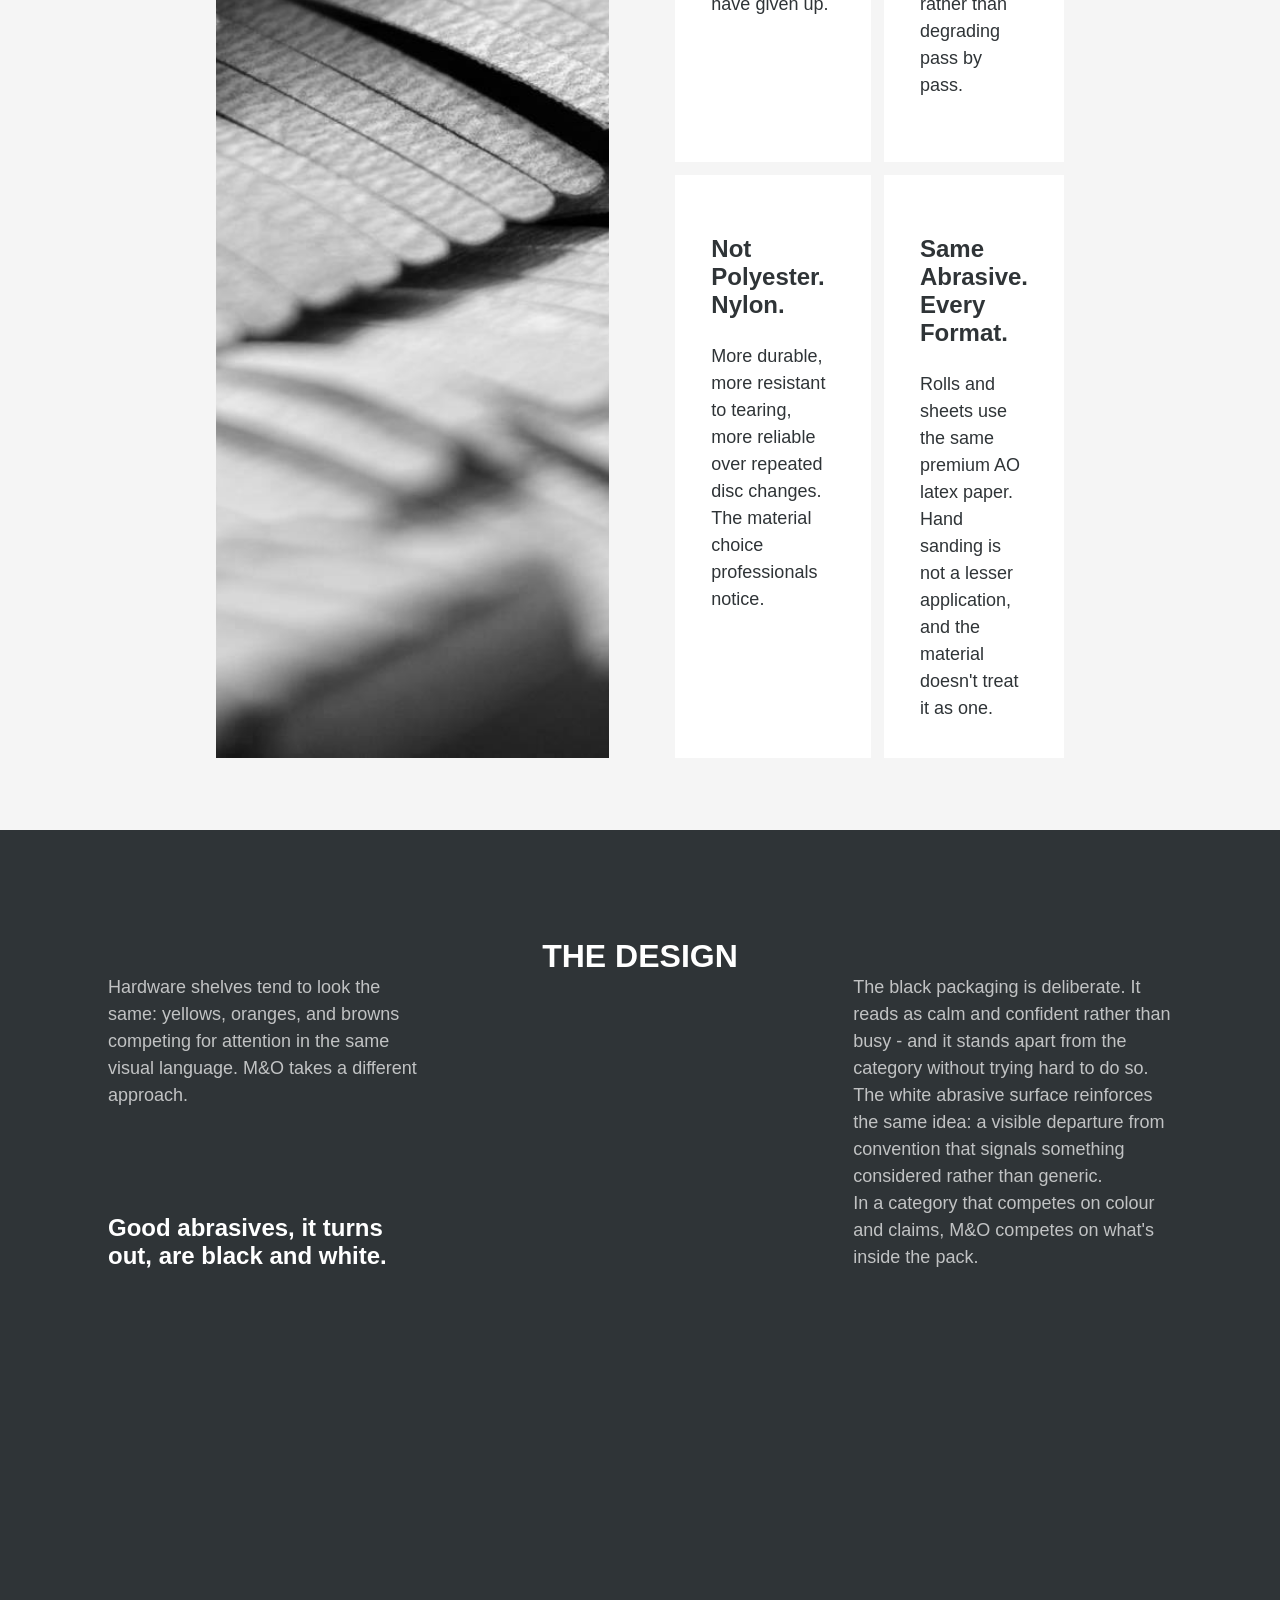
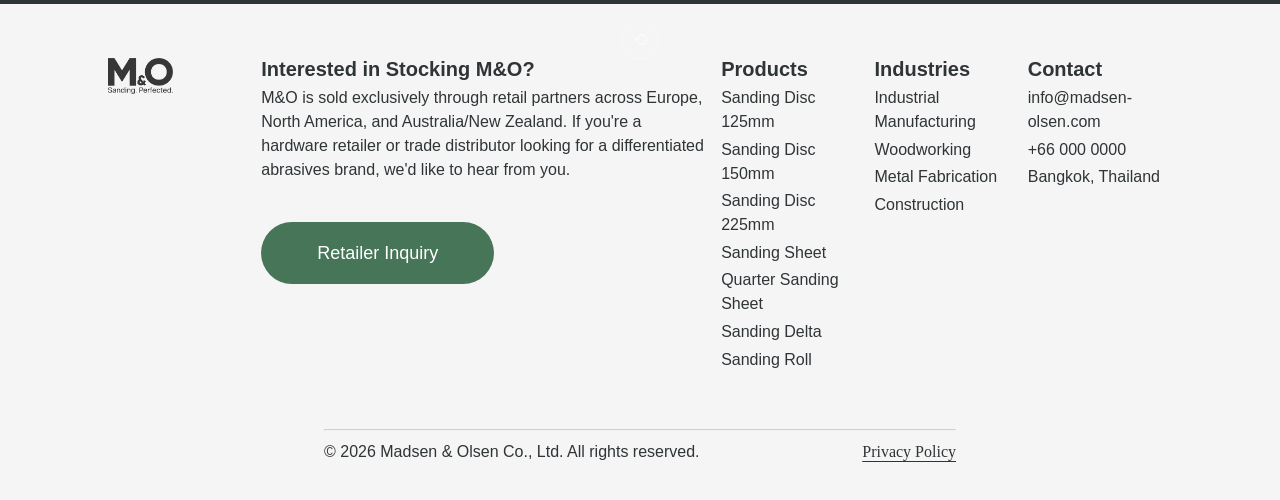
==== commit dd41e178: "Update index.html" ====
--- a/index.html
+++ b/index.html
@@ -130,37 +130,37 @@
           <div class="productbox">
             <h4>SANDING DISC 125MM </h4>
             <p>8-hole ∙ Nylon H&L ∙ P40-P240 </p>
-            <img src="./assets/sanding_disc.png" />
+            <img src="./assets/abrasivediscs.png" />
           </div>
           <div class="productbox">
             <h4>SANDING DISC 150MM</h4>
             <p>6-hole ∙ Nylon H&L ∙ P40-P240 </p>
-            <img src="./assets/sanding_disc.png" />
+            <img src="./assets/abrasivediscs.png" />
           </div>
           <div class="productbox">
             <h4>SANDING DISC 225MM</h4>
             <p>8+1 hole ∙ Wall & ceiling ∙ Drywall </p>
-            <img src="./assets/sanding_disc.png" />
+            <img src="./assets/abrasivediscs.png" />
           </div>
           <div class="productbox">
             <h4>SANDING DELTA</h4>
             <p>Triangular ∙ Nylon H&L ∙ Detail work </p>
-            <img src="./assets/sanding_delta.png" />
+            <img src="./assets/sheet.png" />
           </div>
           <div class="productbox">
             <h4>SANDING SHEET</h4>
             <p>230×280mm ∙ Latex paper ∙ P40-P240 </p>
-            <img src="./assets/sanding_quarter_sheet.png" />
+            <img src="./assets/sheet.png" />
           </div>
           <div class="productbox">
             <h4>1/4 SANDING SHEET</h4>
             <p>Quarter-sheet ∙ Nylon H&L ∙ P40-P240 </p>
-            <img src="./assets/sanding_quarter_sheet.png" />
+            <img src="./assets/sheet.png" />
           </div>
           <div class="productbox">
             <h4>SANDING ROLL</h4>
             <p>93mm & 115mm ∙ Tear-to-length ∙ Contoured surfaces </p>
-            <img src="./assets/sanding_delta.png" />
+            <img src="./assets/abrasivediscs.png" />
           </div>
         </div>
       </div>
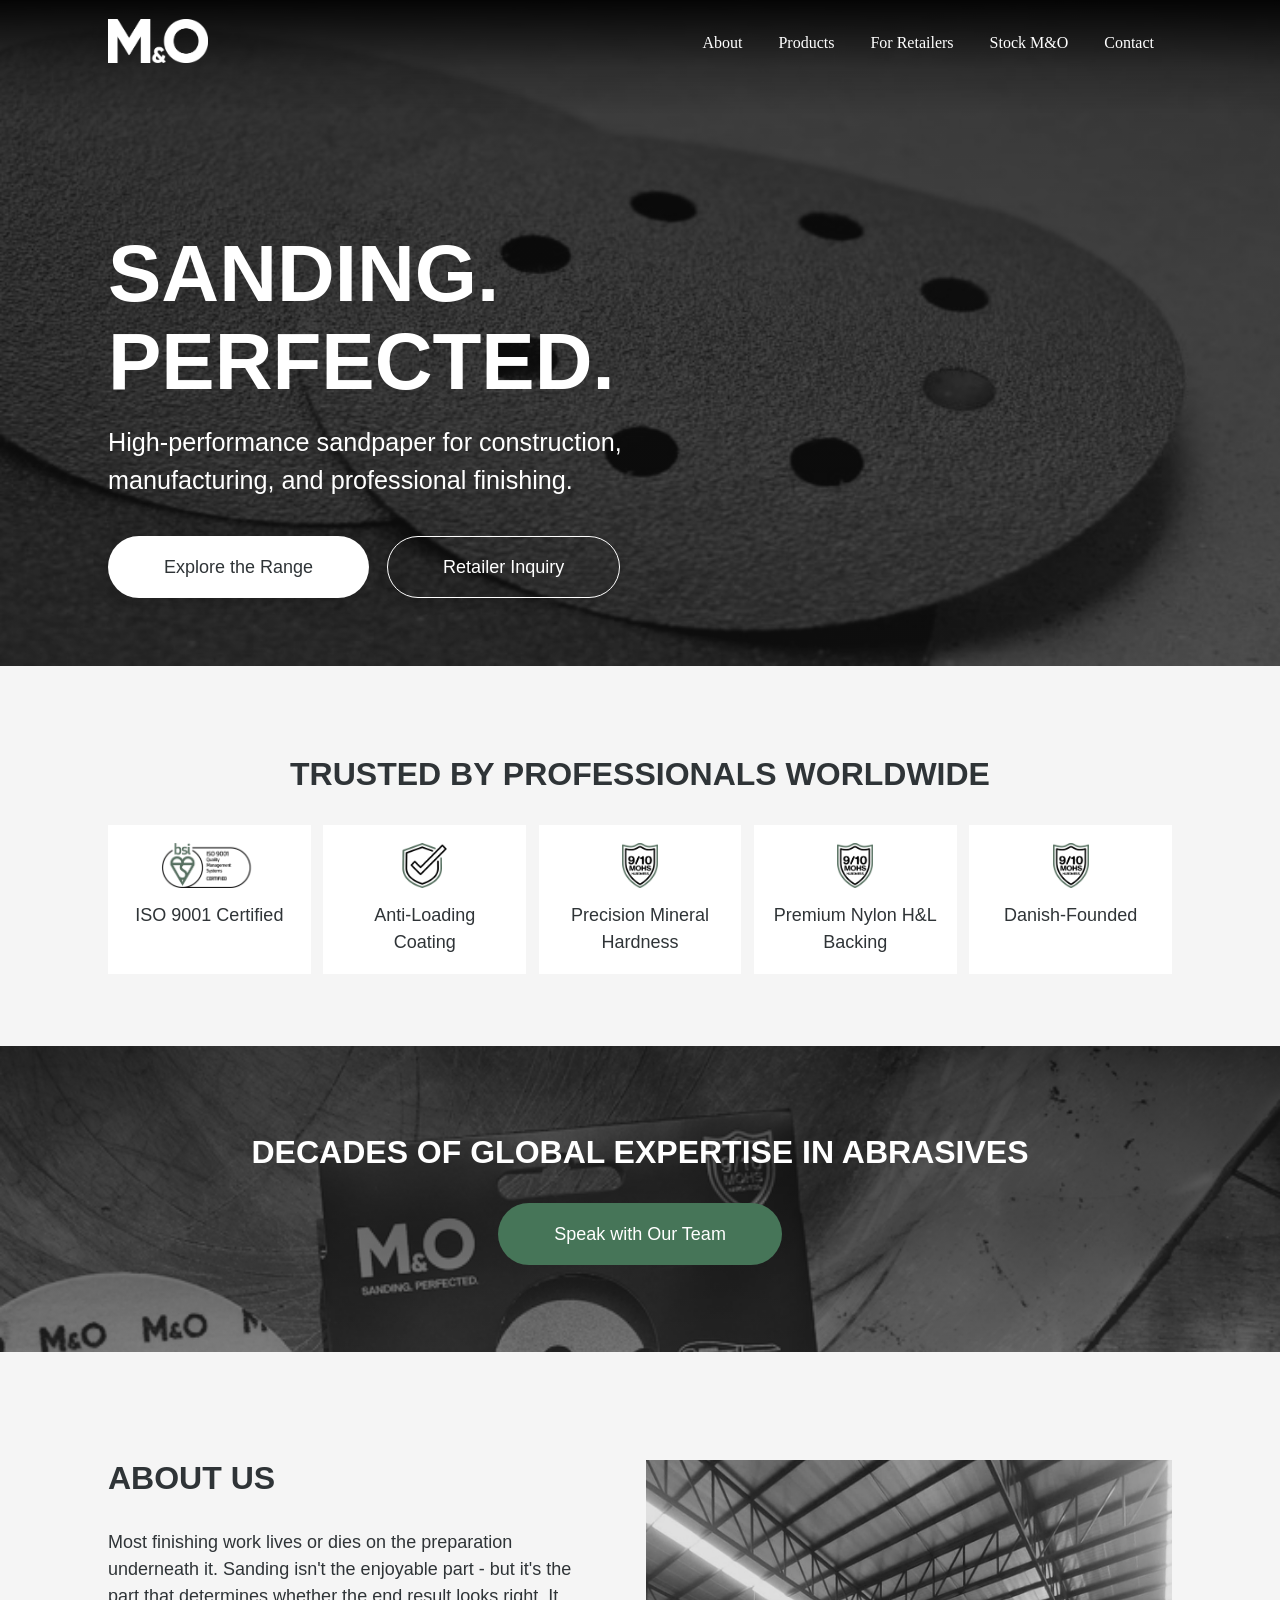
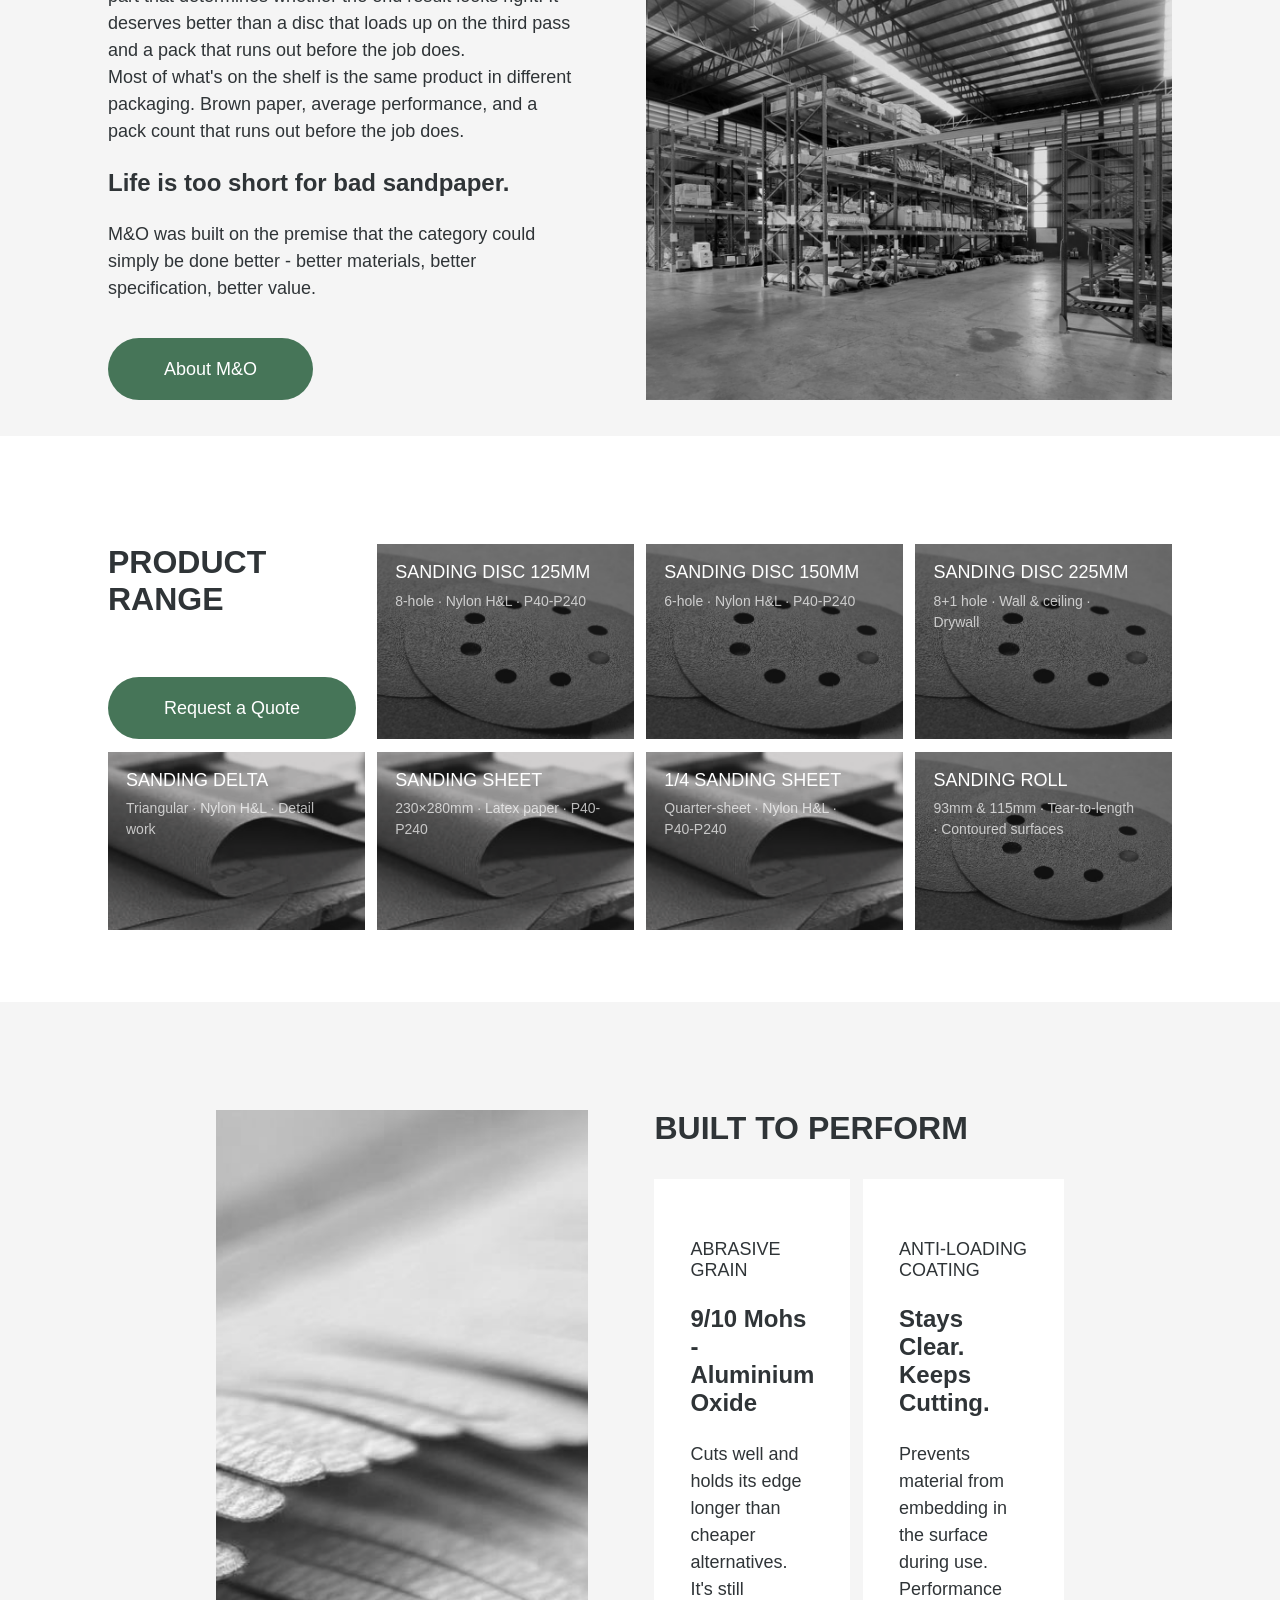
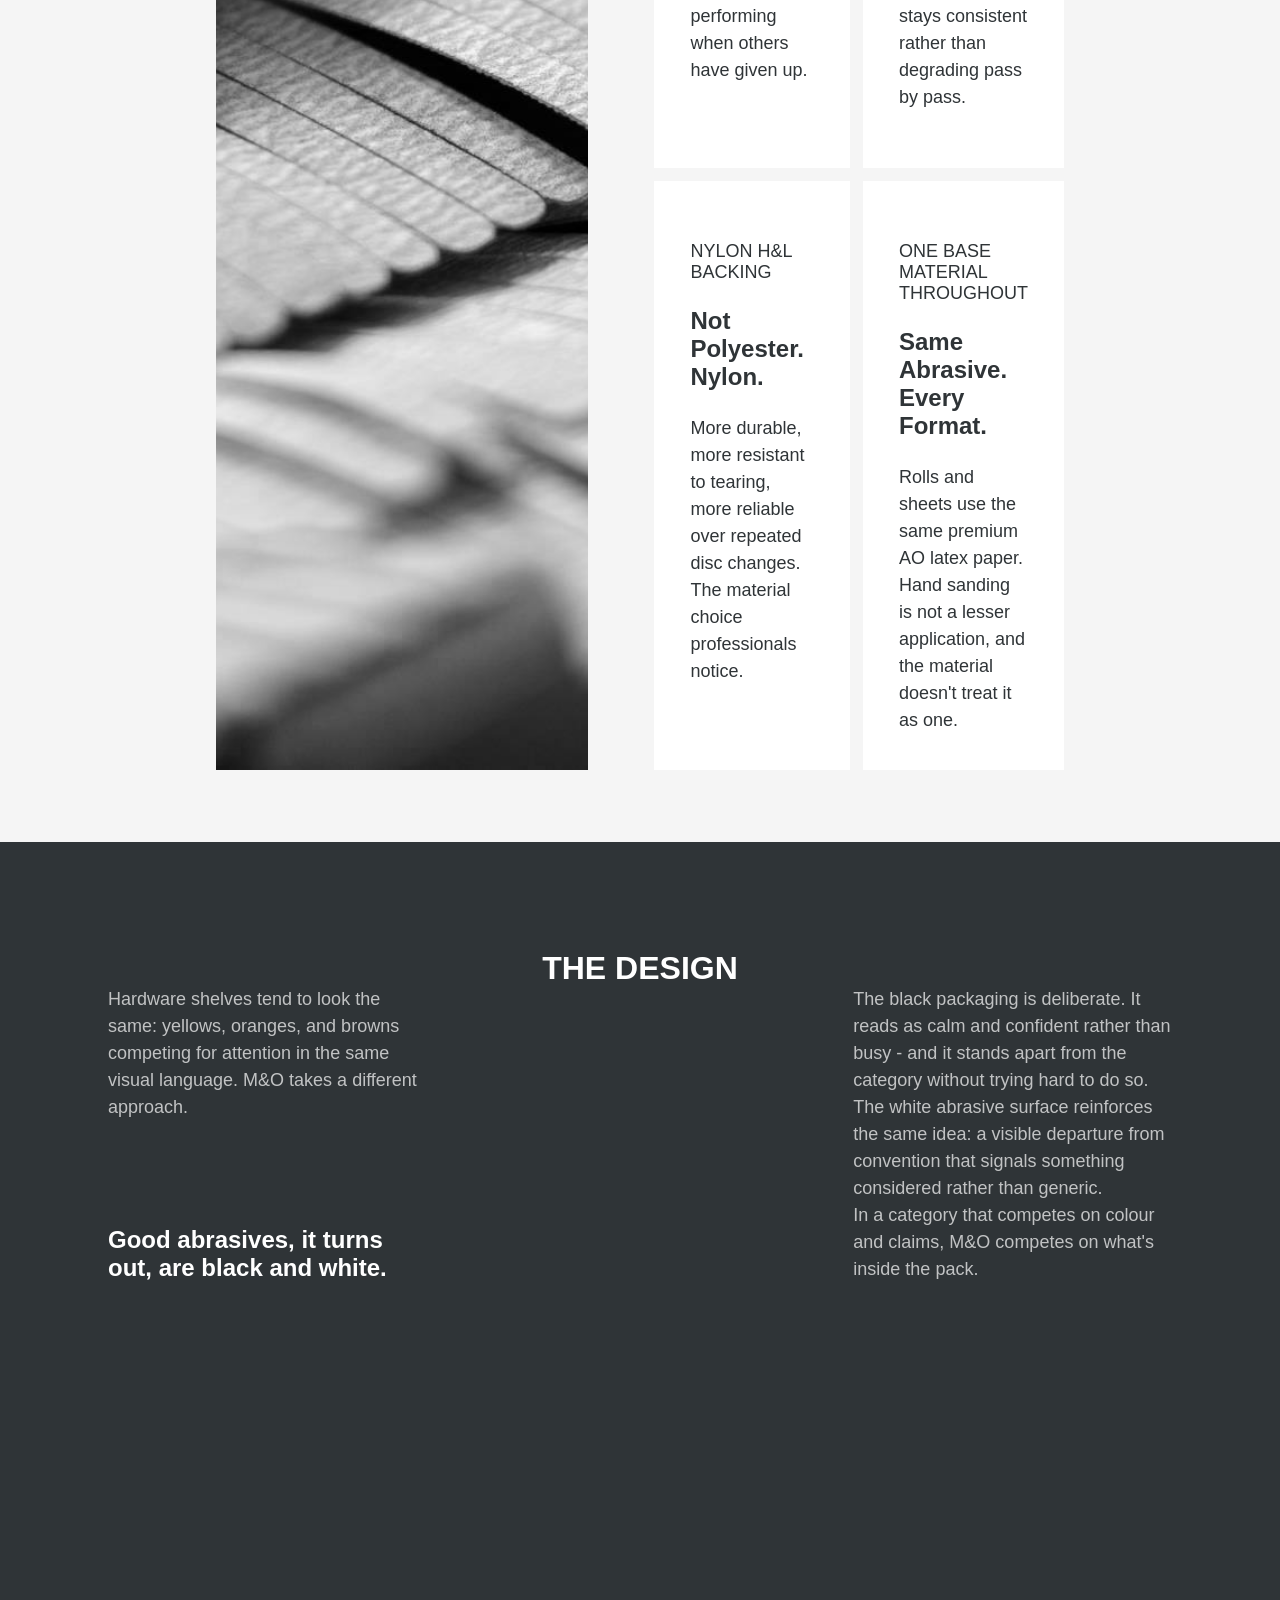
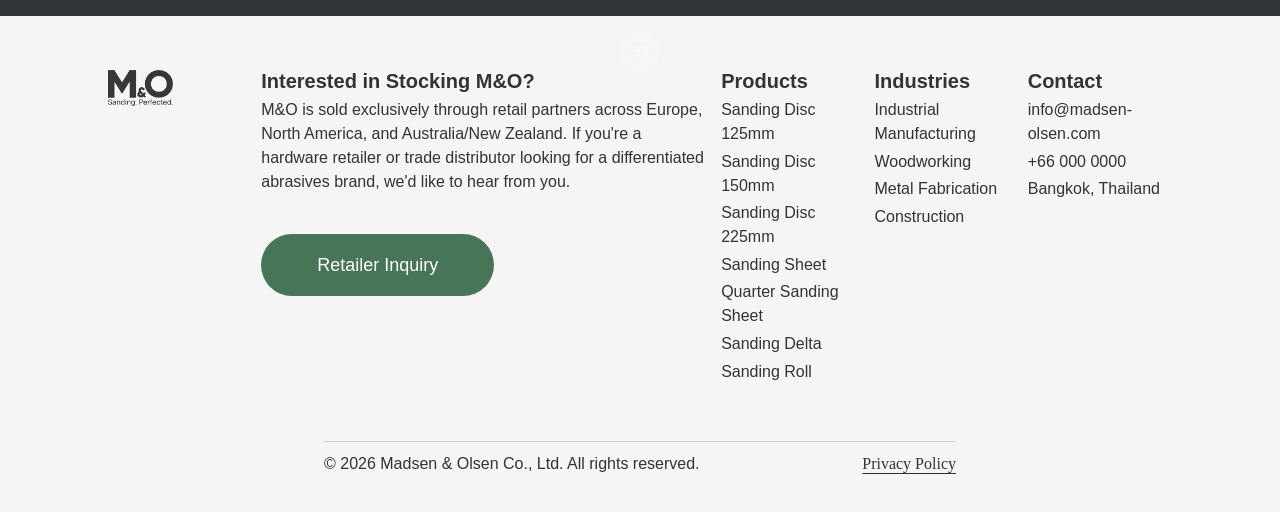
==== commit 4c447297: "Update index.html" ====
--- a/index.html
+++ b/index.html
@@ -177,25 +177,28 @@
           <div class="infoperform">
 
             <div class="pebox">
+              <h4>ABRASIVE GRAIN</h4>
             <h3>9/10 Mohs - Aluminium Oxide</h3>
         <p>
           Cuts well and holds its edge longer than cheaper alternatives. It's still performing when others have given up.
         </p>
             </div>
              <div class="pebox">
+               <h4>ANTI-LOADING COATING</h4>
             <h3>Stays Clear. Keeps Cutting.</h3>
         <p>
           Prevents material from embedding in the surface during use. Performance stays consistent rather than degrading pass by pass.
         </p>
             </div>
              <div class="pebox">
-        
+        <h4>NYLON H&L BACKING</h4>
             <h3>Not Polyester. Nylon.</h3>
         <p>
           More durable, more resistant to tearing, more reliable over repeated disc changes. The material choice professionals notice.
         </p>
             </div>
              <div class="pebox">
+               <h4>ONE BASE MATERIAL THROUGHOUT</h4>
             <h3>Same Abrasive. Every Format.</h3>
         <p>
           Rolls and sheets use the same premium AO latex paper. Hand sanding is not a lesser application, and the material doesn't treat it as one.
--- a/style.css
+++ b/style.css
@@ -341,8 +341,7 @@
 
 .productbox img {
   width: 100%;
-  height: 20rem;
-
+  height: 15rem;
   object-fit: cover;
 }
 
@@ -351,11 +350,13 @@
   margin: 0;
   top: 1rem;
   left: 1rem;
+  color: white;
 }
 .productbox p {
   font-size: 14px;
   opacity: 70%;
   width: 80%;
+  color: white;
   position: absolute;
   margin: 0;
   top: 2.6rem;
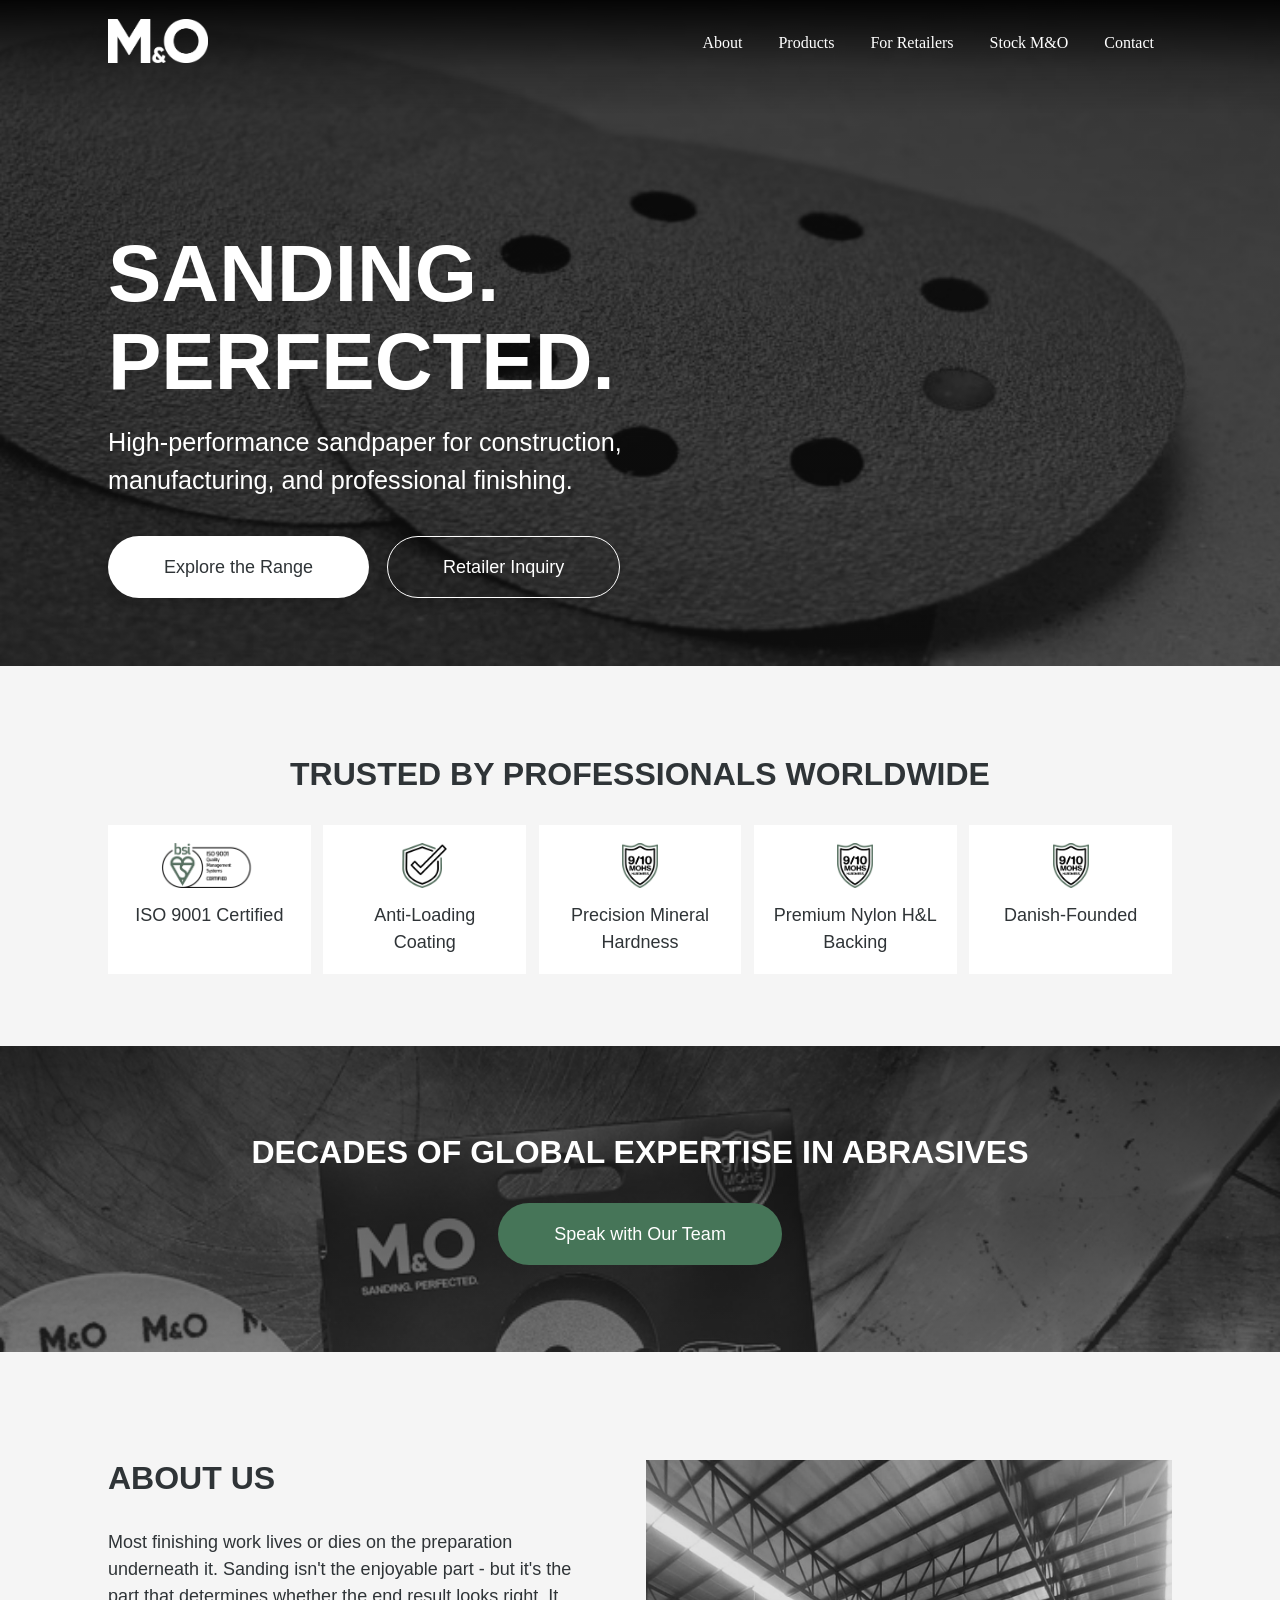
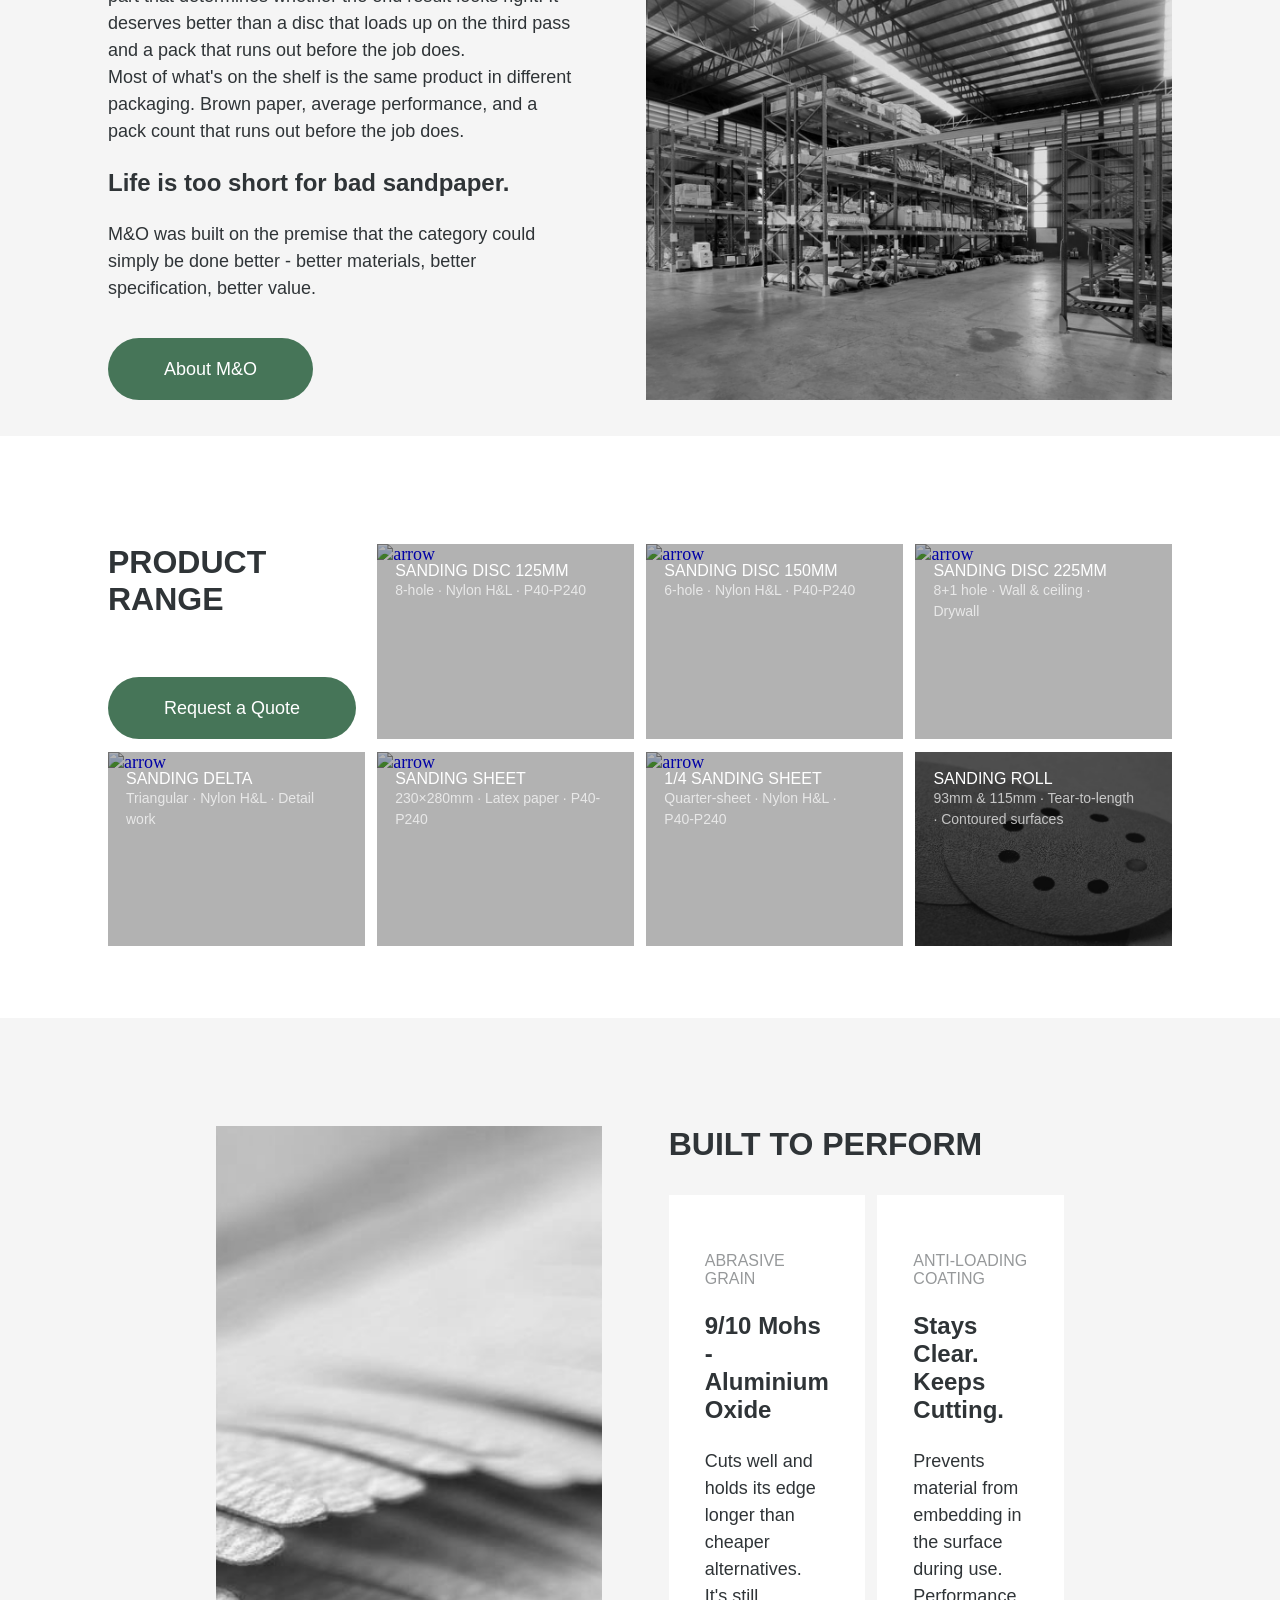
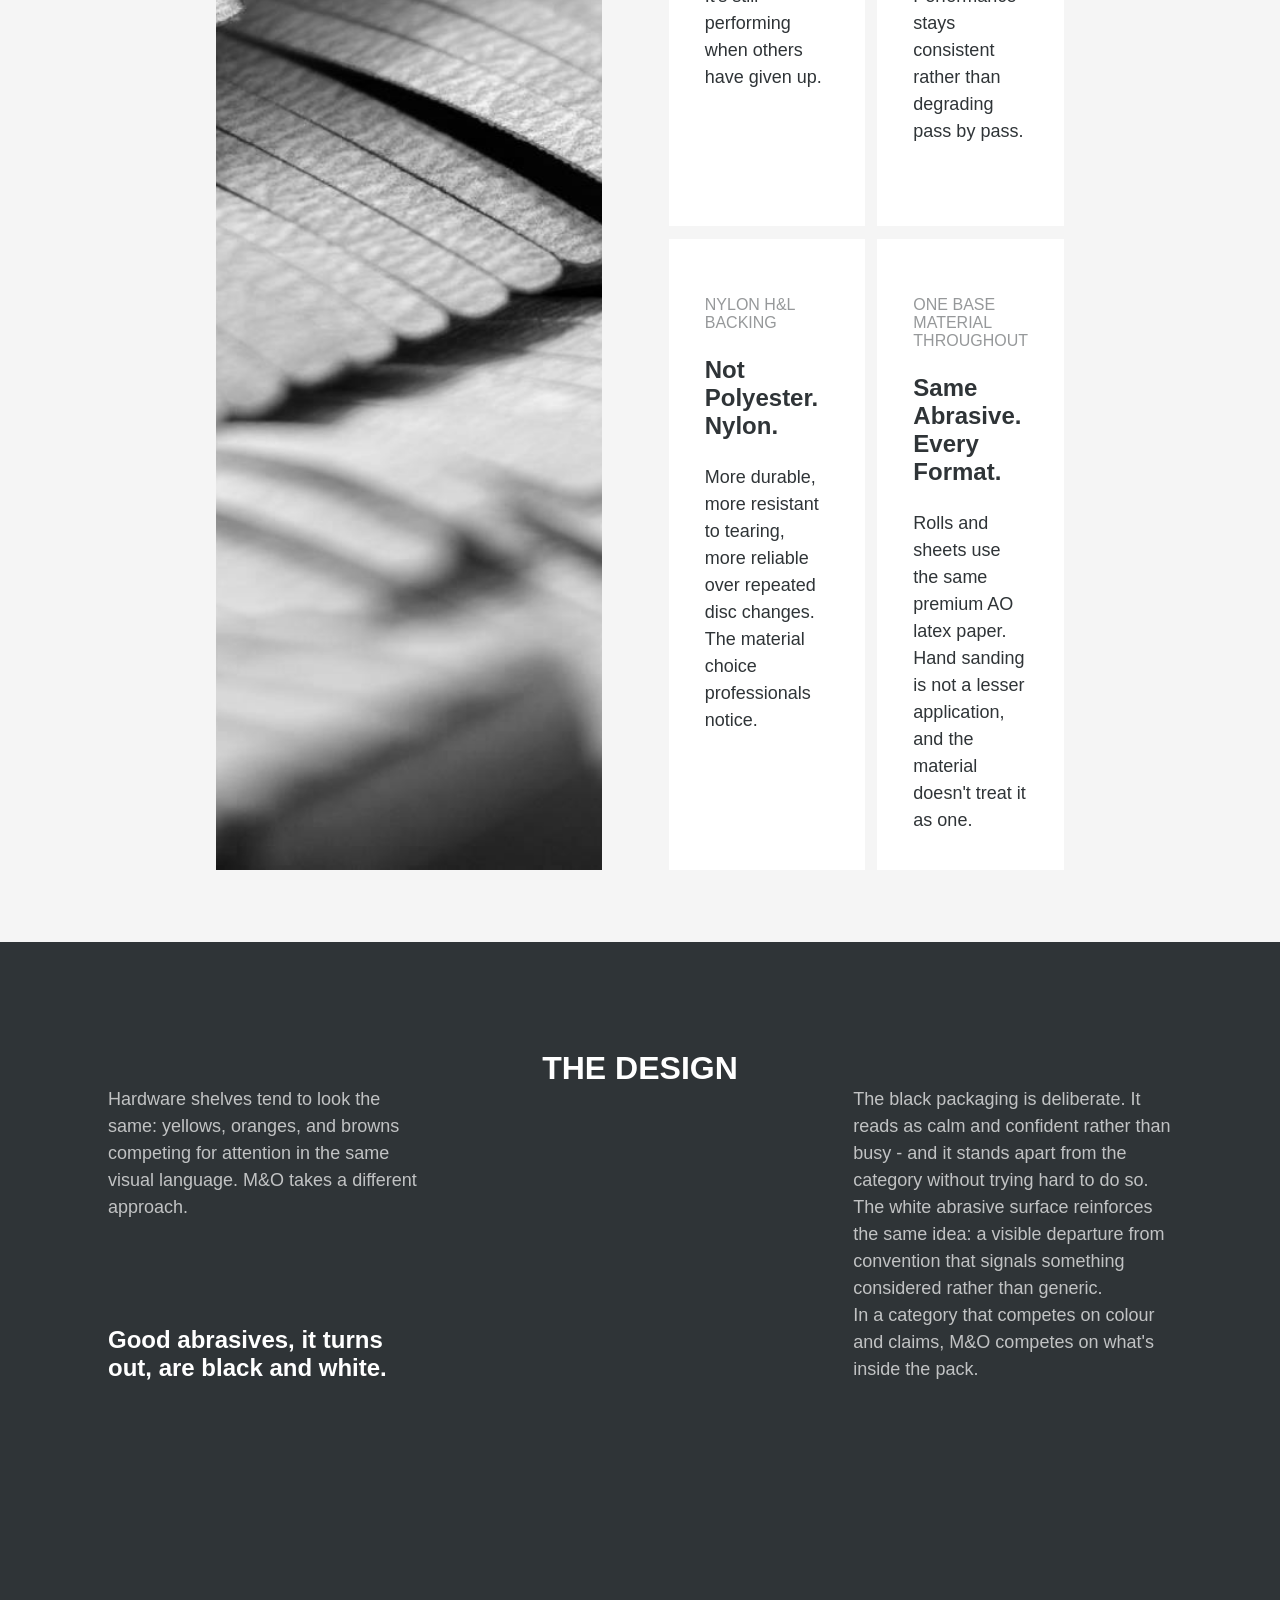
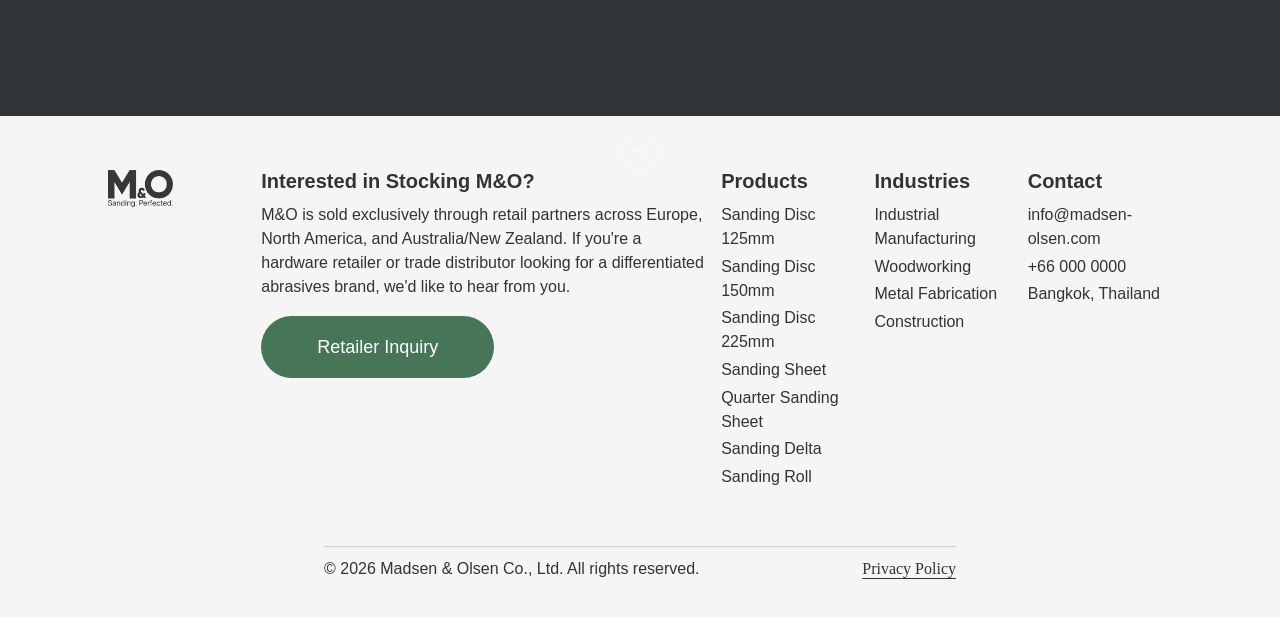
==== commit 64a44fd4: "Update index.html" ====
--- a/index.html
+++ b/index.html
@@ -130,31 +130,49 @@
           <div class="productbox">
             <h4>SANDING DISC 125MM </h4>
             <p>8-hole ∙ Nylon H&L ∙ P40-P240 </p>
+            <a href="./contact.html" class="arrowbutton">
+    <img src="./arrow.png" alt="arrow">
+  </a>
             <img src="./assets/abrasivediscs.png" />
           </div>
           <div class="productbox">
             <h4>SANDING DISC 150MM</h4>
             <p>6-hole ∙ Nylon H&L ∙ P40-P240 </p>
+            <a href="./contact.html" class="arrowbutton">
+    <img src="./arrow.png" alt="arrow">
+  </a>
             <img src="./assets/abrasivediscs.png" />
           </div>
           <div class="productbox">
             <h4>SANDING DISC 225MM</h4>
             <p>8+1 hole ∙ Wall & ceiling ∙ Drywall </p>
+            <a href="./contact.html" class="arrowbutton">
+    <img src="./arrow.png" alt="arrow">
+  </a>
             <img src="./assets/abrasivediscs.png" />
           </div>
           <div class="productbox">
             <h4>SANDING DELTA</h4>
             <p>Triangular ∙ Nylon H&L ∙ Detail work </p>
+            <a href="./contact.html" class="arrowbutton">
+    <img src="./arrow.png" alt="arrow">
+  </a>
             <img src="./assets/sheet.png" />
           </div>
           <div class="productbox">
             <h4>SANDING SHEET</h4>
             <p>230×280mm ∙ Latex paper ∙ P40-P240 </p>
+            <a href="./contact.html" class="arrowbutton">
+    <img src="./arrow.png" alt="arrow">
+  </a>
             <img src="./assets/sheet.png" />
           </div>
           <div class="productbox">
             <h4>1/4 SANDING SHEET</h4>
             <p>Quarter-sheet ∙ Nylon H&L ∙ P40-P240 </p>
+            <a href="./contact.html" class="arrowbutton">
+    <img src="./arrow.png" alt="arrow">
+  </a>
             <img src="./assets/sheet.png" />
           </div>
           <div class="productbox">
--- a/style.css
+++ b/style.css
@@ -109,7 +109,7 @@
   font-family: "Jost", sans-serif;
 }
 h4 {
-  font-size: 18px;
+  font-size: 16px;
   font-weight: 400;
   font-family: "Jost", sans-serif;
 }
@@ -298,7 +298,10 @@
   background-color: white;
   padding: 2rem;
 }
-
+.pebox h4 {
+  opacity:50%;
+}
+  
 .about p {
   margin: 0;
   padding-right: 3rem;
@@ -337,20 +340,36 @@
 .productbox {
   width: 100%;
   position: relative;
+  overflow: hidden;
 }
 
 .productbox img {
-  width: 100%;
+ width: 100%;
   height: 15rem;
   object-fit: cover;
-}
-
+  display: block;
+  transition: transform 0.7s ease;
+}
+.productbox:hover img {
+  transform: scale(1.1); /* 🔥 zoom level */
+}
+.productbox::after {
+  content: "";
+  position: absolute;
+  inset: 0;
+  background: rgba(0, 0, 0, 0.3); /* darkness level */
+  transition: 0.3s ease;
+}
+.productbox:hover::after {
+  background: rgba(0, 0, 0, 0.15);
+}
 .productbox h4 {
   position: absolute;
   margin: 0;
   top: 1rem;
   left: 1rem;
   color: white;
+   z-index: 2;
 }
 .productbox p {
   font-size: 14px;
@@ -359,8 +378,9 @@
   color: white;
   position: absolute;
   margin: 0;
-  top: 2.6rem;
+  top: 2rem;
   left: 1rem;
+   z-index: 2;
 }
 .intro p {
   padding: 0 1rem 0 0;
@@ -491,8 +511,12 @@
   grid-column: 5;
 }
 .footer h3 {
-  margin: 0 auto 0.3rem;
+  margin: 0 auto 10px;
   font-size: 20px;
+}
+
+.footer .button {
+  margin-top: 0.75rem;
 }
 .collapse {
   display: none;
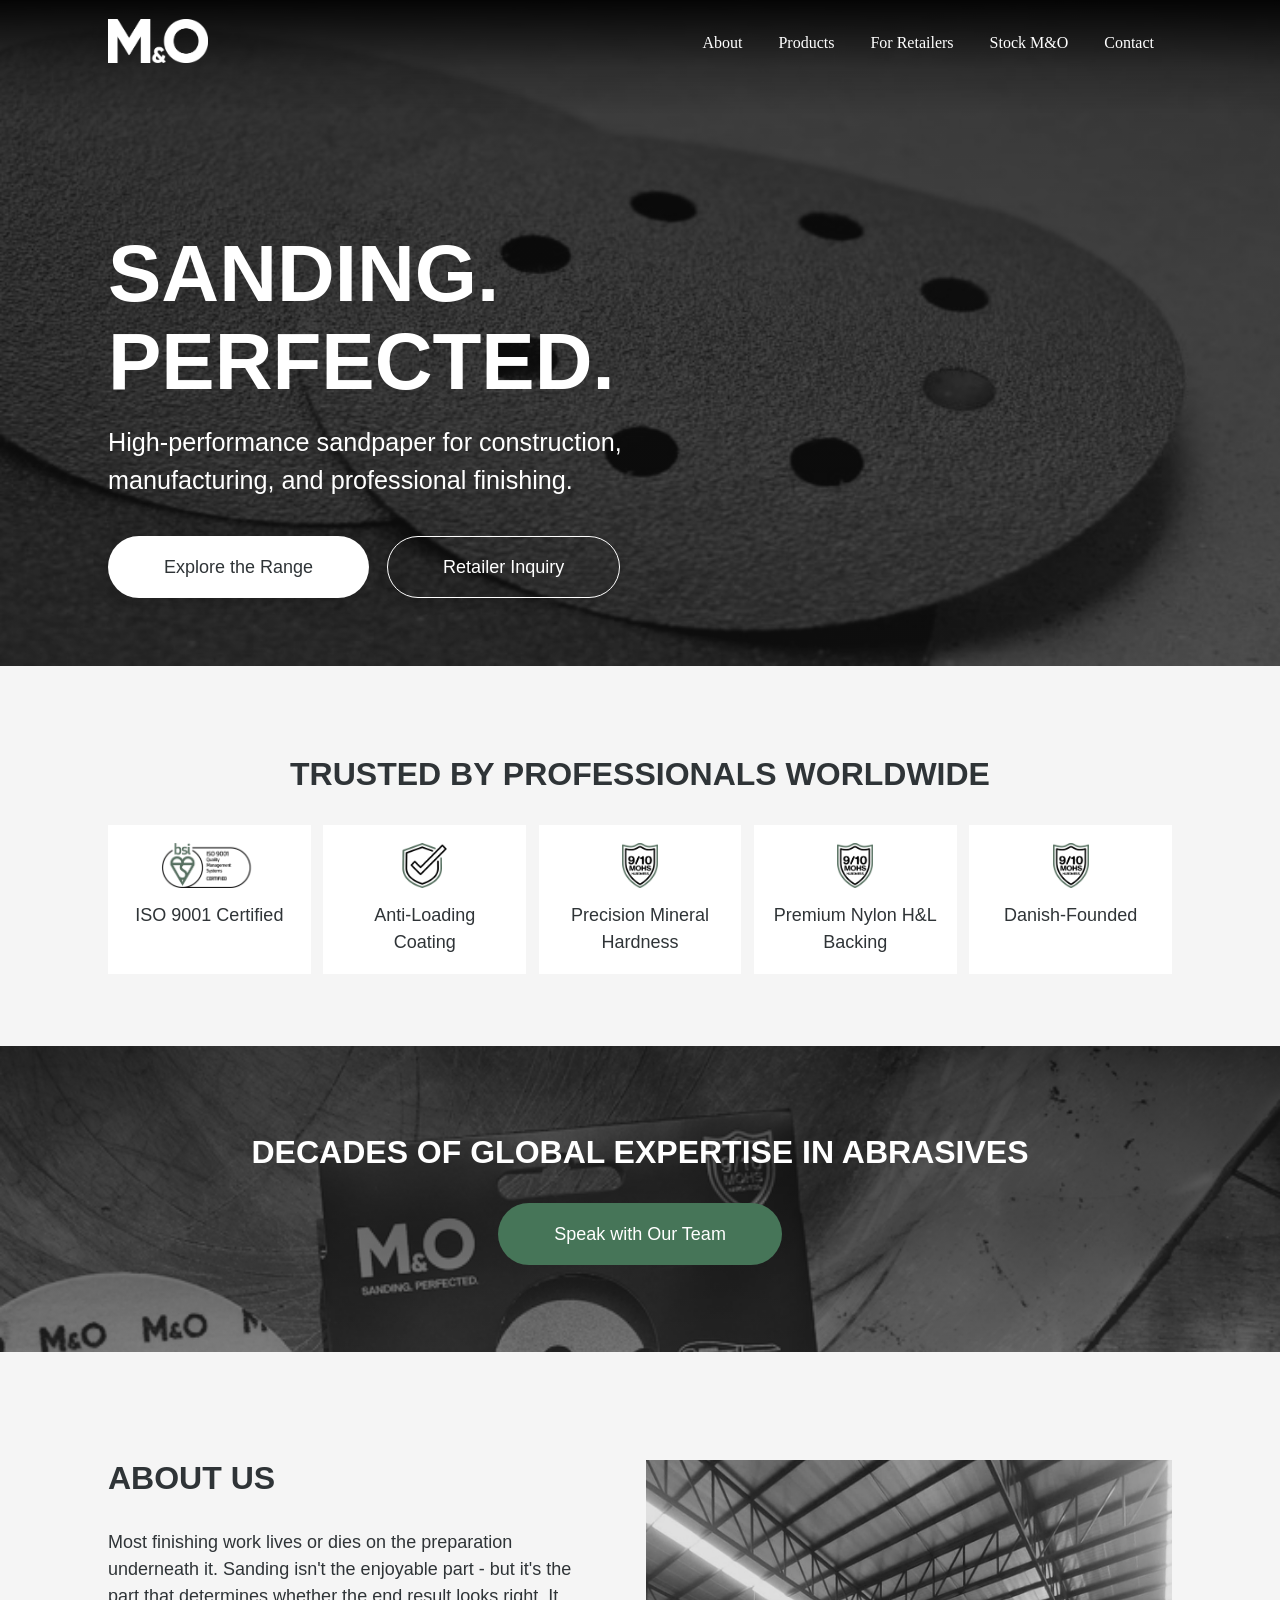
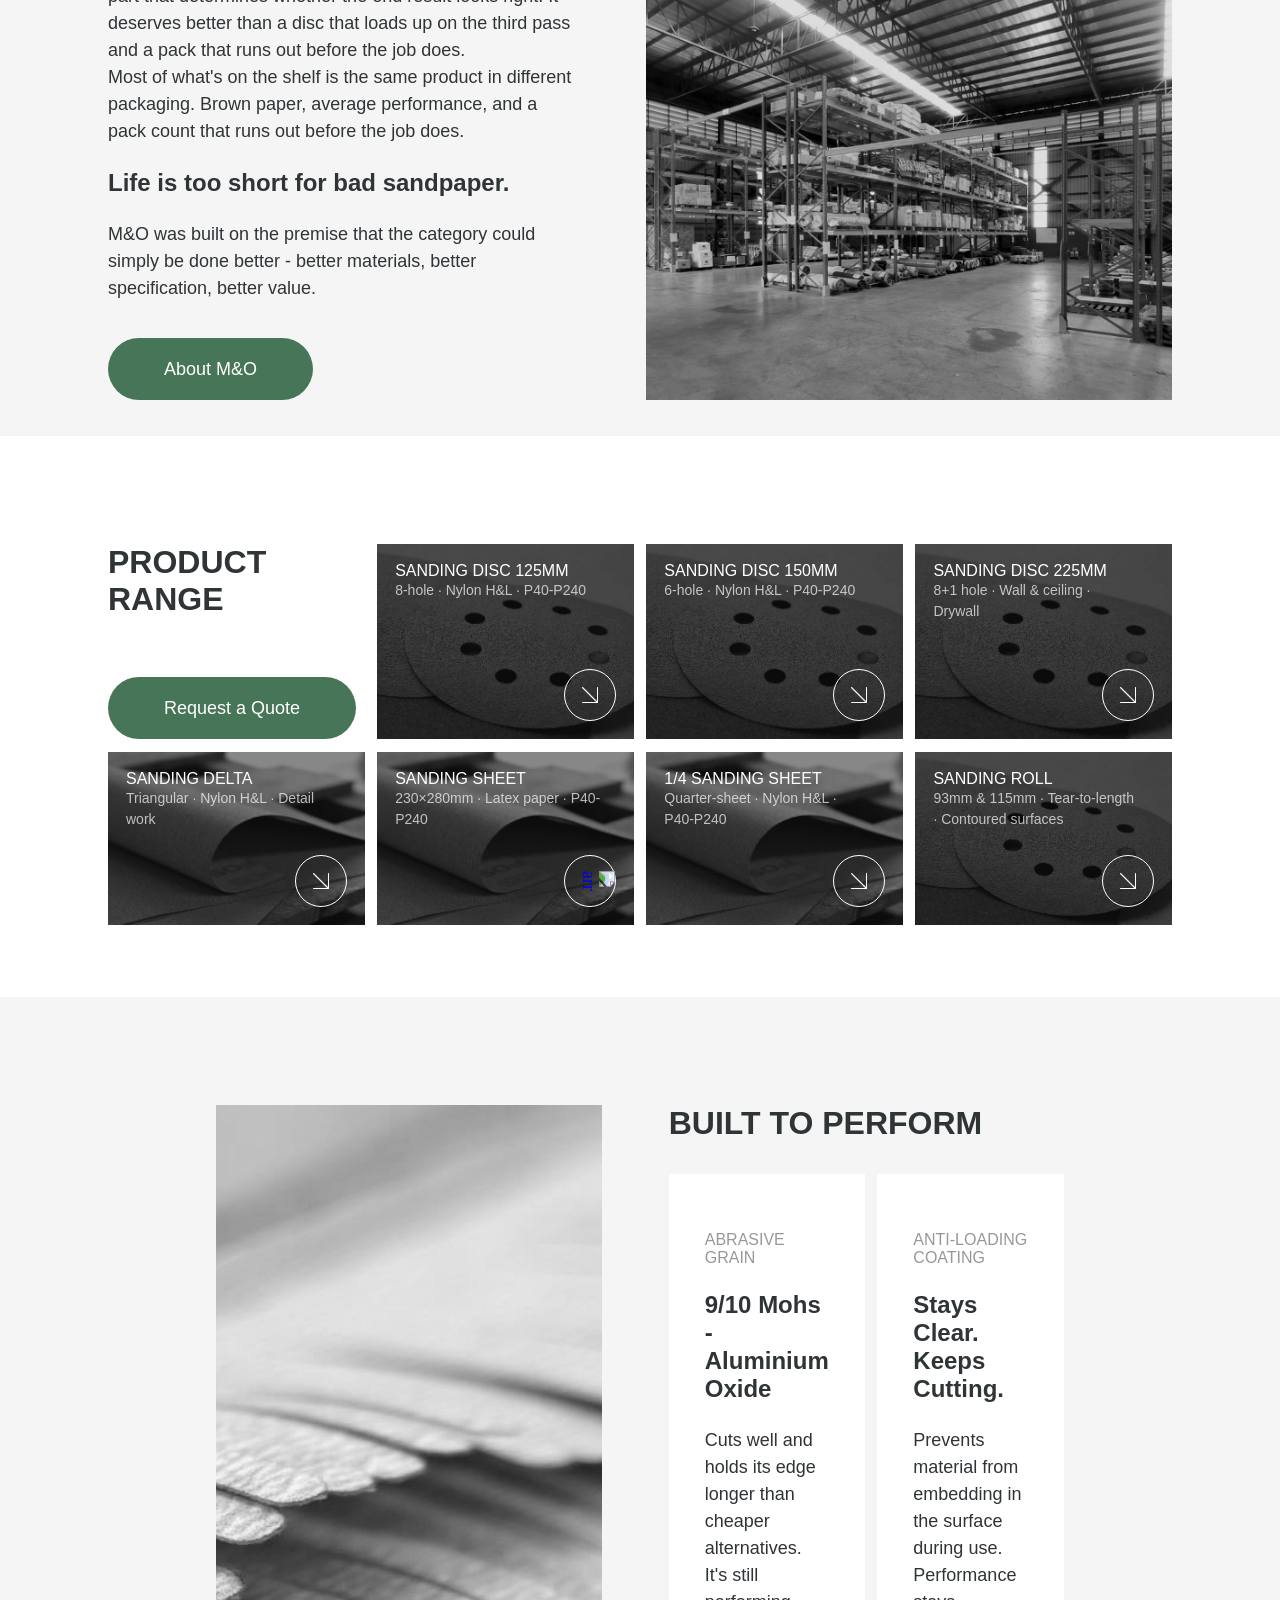
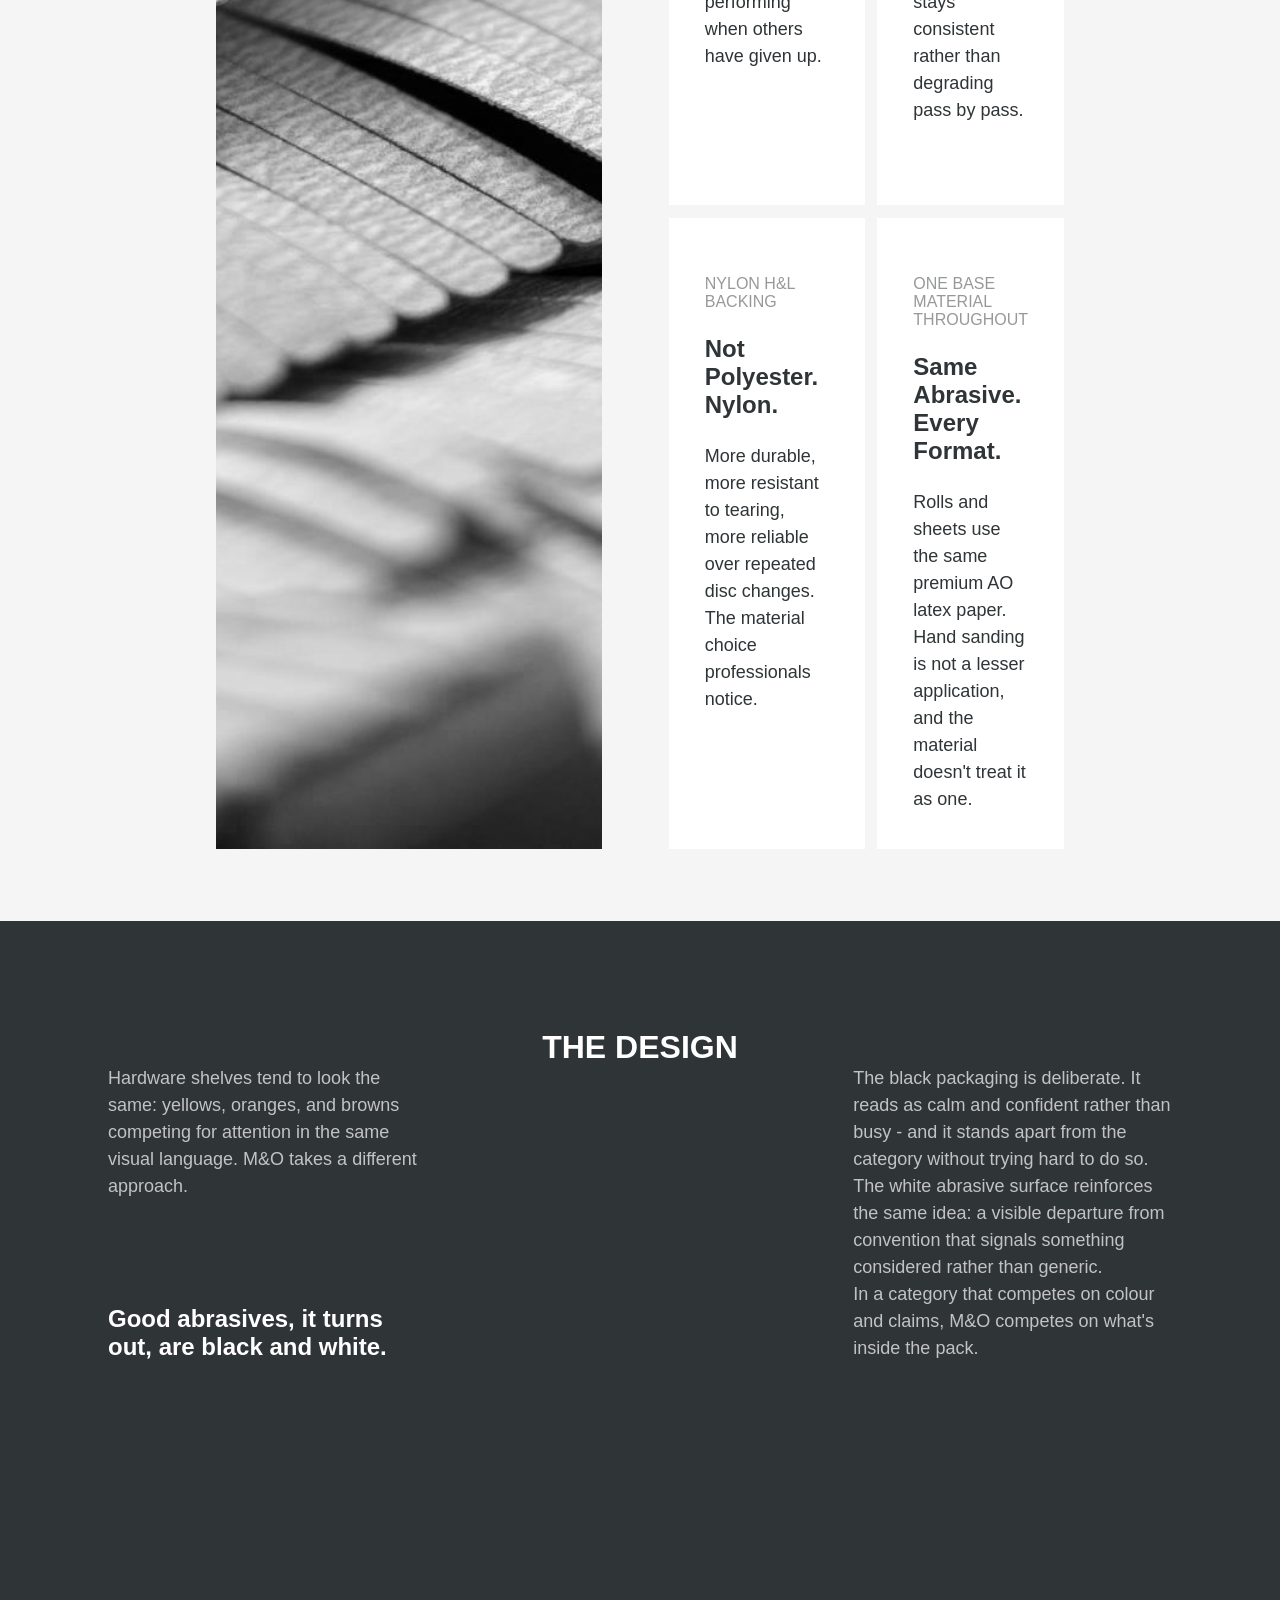
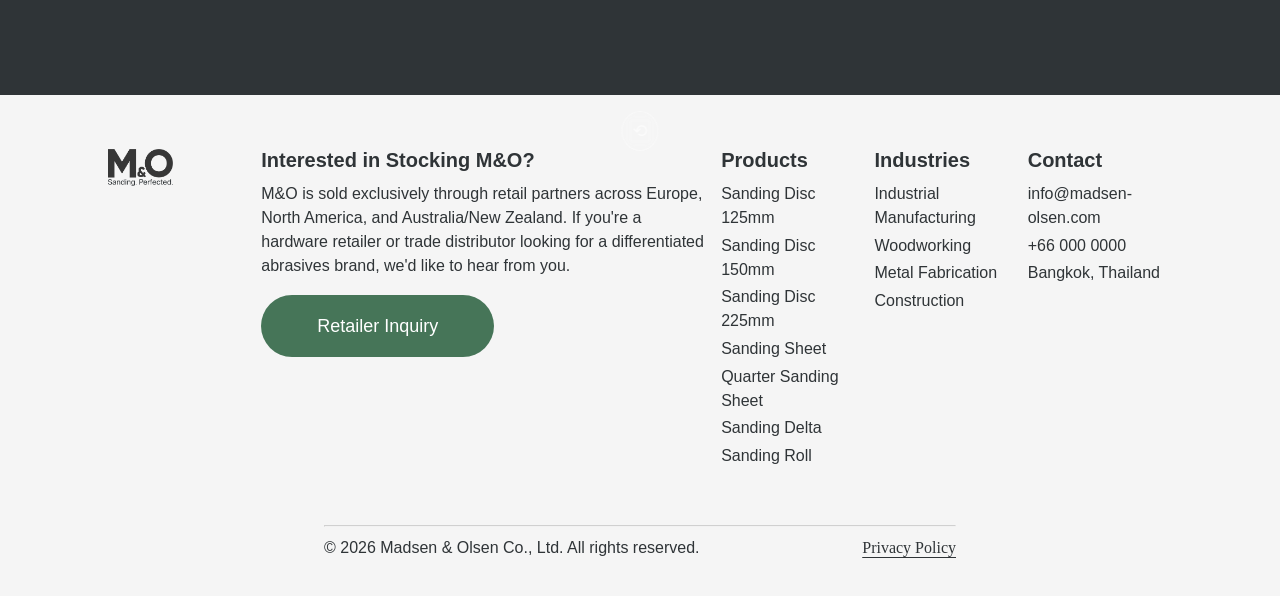
==== commit 7680ccc5: "Update index.html" ====
--- a/index.html
+++ b/index.html
@@ -131,7 +131,7 @@
             <h4>SANDING DISC 125MM </h4>
             <p>8-hole ∙ Nylon H&L ∙ P40-P240 </p>
             <a href="./contact.html" class="arrowbutton">
-    <img src="./arrow.png" alt="arrow">
+    <img src="./assets/arrow.png" alt="arrow">
   </a>
             <img src="./assets/abrasivediscs.png" />
           </div>
@@ -139,7 +139,7 @@
             <h4>SANDING DISC 150MM</h4>
             <p>6-hole ∙ Nylon H&L ∙ P40-P240 </p>
             <a href="./contact.html" class="arrowbutton">
-    <img src="./arrow.png" alt="arrow">
+    <img src="./assets/arrow.png" alt="arrow">
   </a>
             <img src="./assets/abrasivediscs.png" />
           </div>
@@ -147,7 +147,7 @@
             <h4>SANDING DISC 225MM</h4>
             <p>8+1 hole ∙ Wall & ceiling ∙ Drywall </p>
             <a href="./contact.html" class="arrowbutton">
-    <img src="./arrow.png" alt="arrow">
+    <img src="./assets/arrow.png" alt="arrow">
   </a>
             <img src="./assets/abrasivediscs.png" />
           </div>
@@ -155,7 +155,7 @@
             <h4>SANDING DELTA</h4>
             <p>Triangular ∙ Nylon H&L ∙ Detail work </p>
             <a href="./contact.html" class="arrowbutton">
-    <img src="./arrow.png" alt="arrow">
+   <img src="./assets/arrow.png" alt="arrow">
   </a>
             <img src="./assets/sheet.png" />
           </div>
@@ -171,13 +171,16 @@
             <h4>1/4 SANDING SHEET</h4>
             <p>Quarter-sheet ∙ Nylon H&L ∙ P40-P240 </p>
             <a href="./contact.html" class="arrowbutton">
-    <img src="./arrow.png" alt="arrow">
+    <img src="./assets/arrow.png" alt="arrow">
   </a>
             <img src="./assets/sheet.png" />
           </div>
           <div class="productbox">
             <h4>SANDING ROLL</h4>
             <p>93mm & 115mm ∙ Tear-to-length ∙ Contoured surfaces </p>
+            <a href="./contact.html" class="arrowbutton">
+    <img src="./assets/arrow.png" alt="arrow">
+  </a>
             <img src="./assets/abrasivediscs.png" />
           </div>
         </div>
--- a/style.css
+++ b/style.css
@@ -357,11 +357,11 @@
   content: "";
   position: absolute;
   inset: 0;
-  background: rgba(0, 0, 0, 0.3); /* darkness level */
+  background: rgba(0, 0, 0, 0.35); /* darkness level */
   transition: 0.3s ease;
 }
 .productbox:hover::after {
-  background: rgba(0, 0, 0, 0.15);
+  background: rgba(0, 0, 0, 0.1);
 }
 .productbox h4 {
   position: absolute;
@@ -385,7 +385,25 @@
 .intro p {
   padding: 0 1rem 0 0;
 }
-
+.arrowbutton {
+  position: absolute;
+  bottom: 1rem;
+  right: 1rem;
+  width: 50px;
+  height: 50px;
+  border-radius: 50%;
+  border: 1px solid white;
+  transform: rotate(90deg);
+  display: flex;
+  align-items: center;
+  justify-content: center;
+  z-index: 2;
+}
+.arrowbutton img {
+  width: 20px; /* 🔥 control icon size */
+  height: 20px;
+  object-fit: contain;
+}
 .VR {
   background-color: #2f3437;
   position: relative;
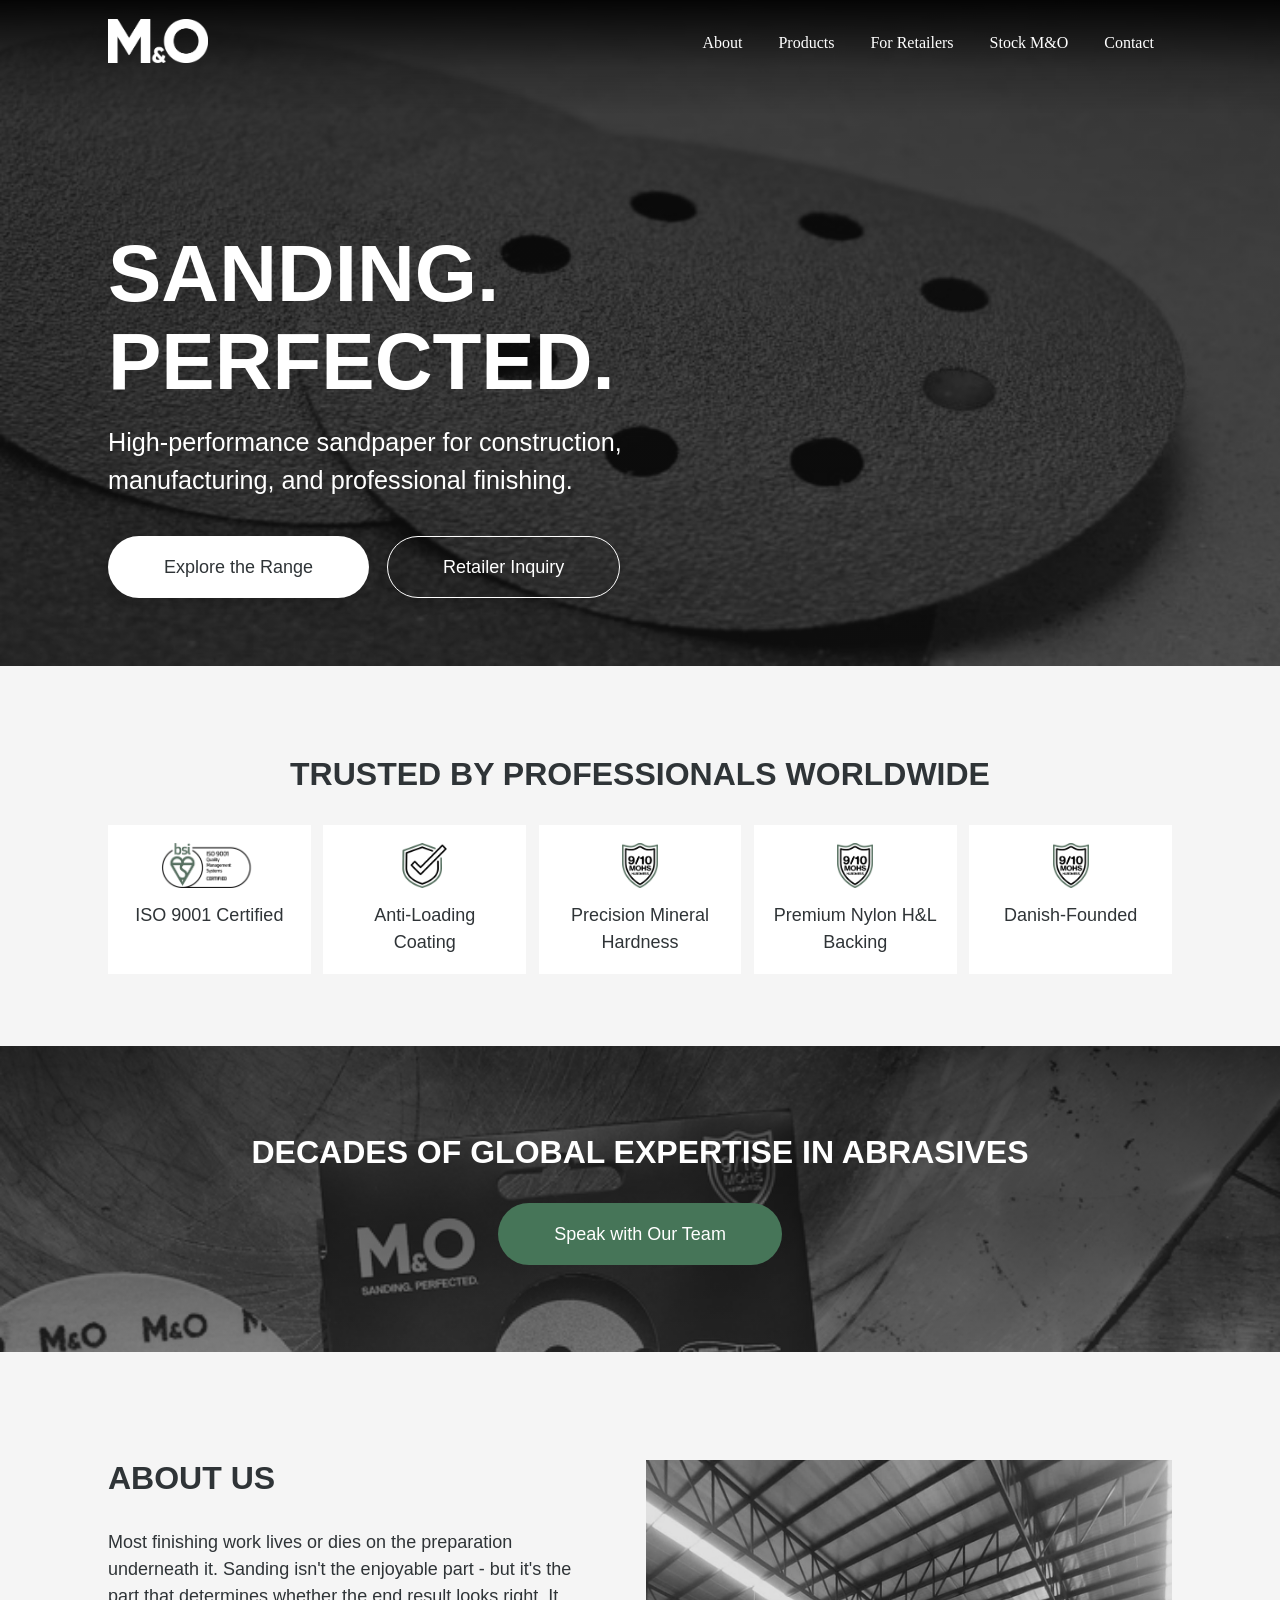
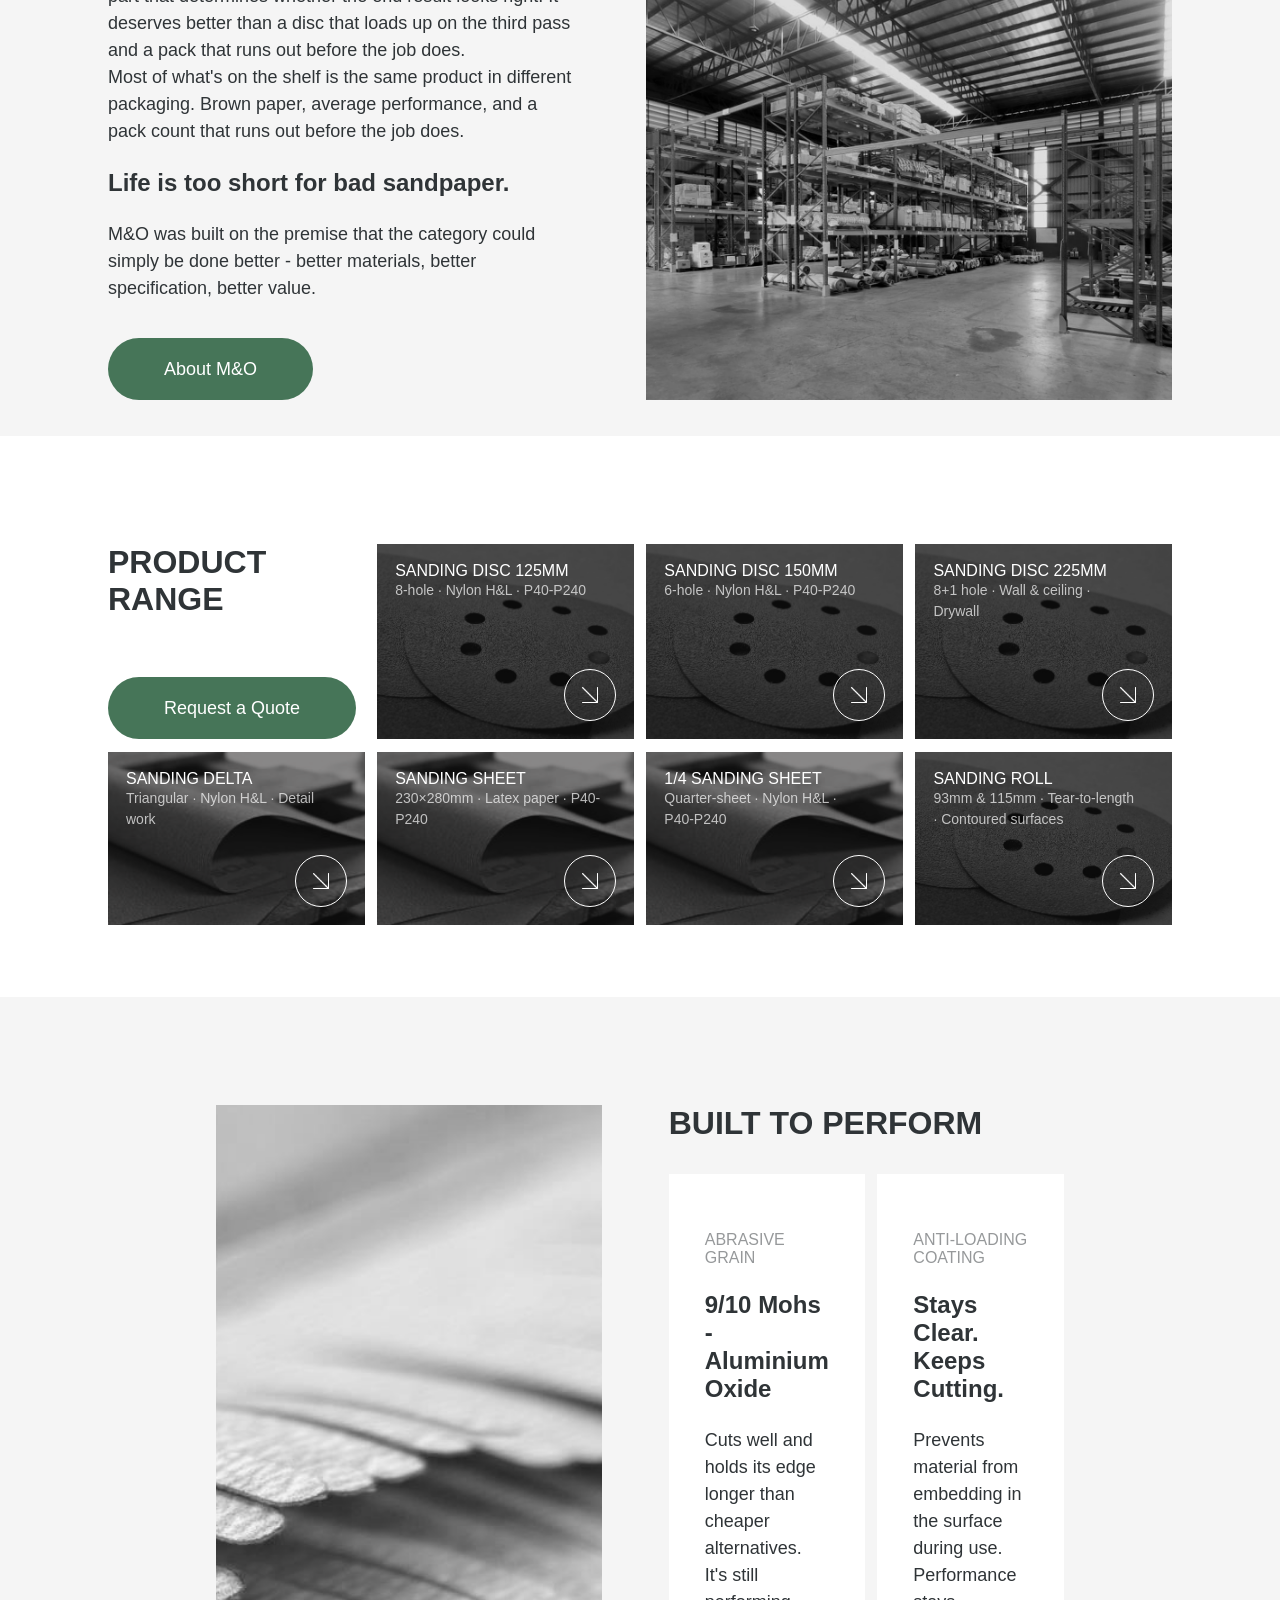
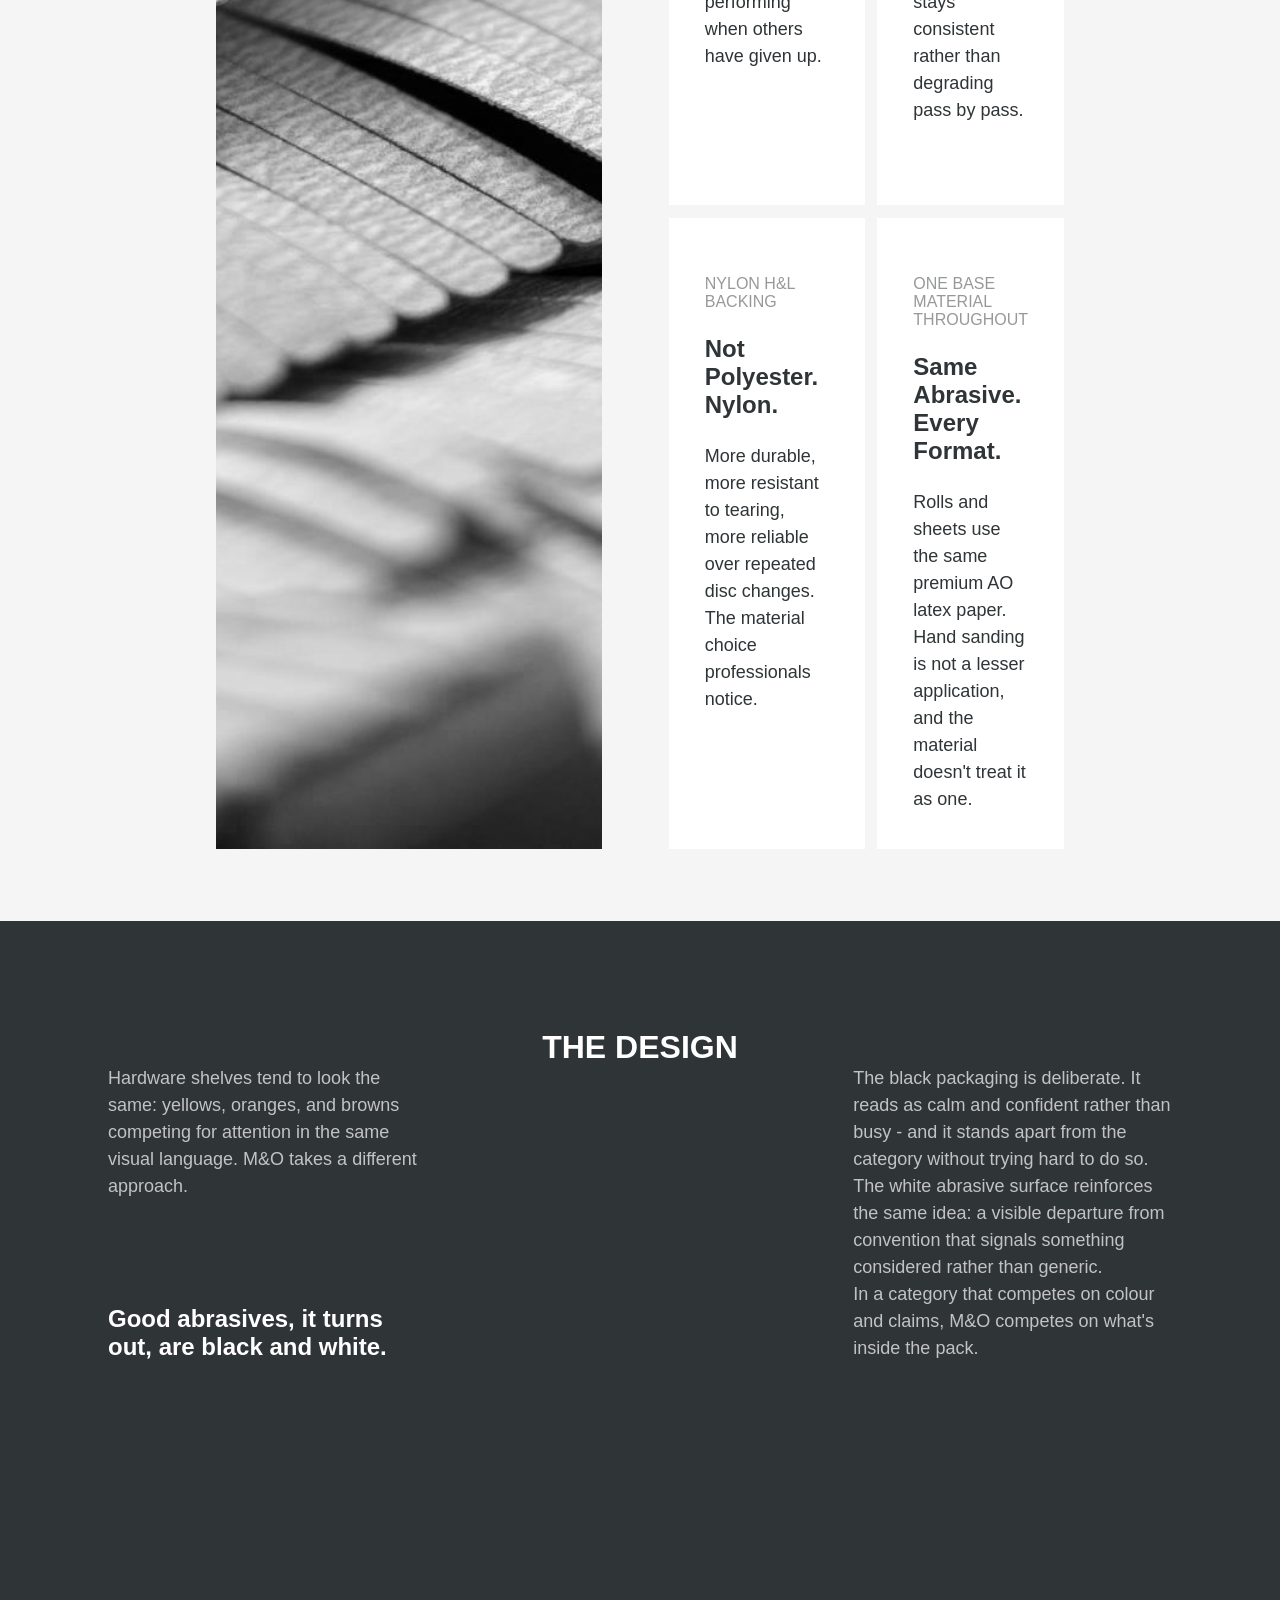
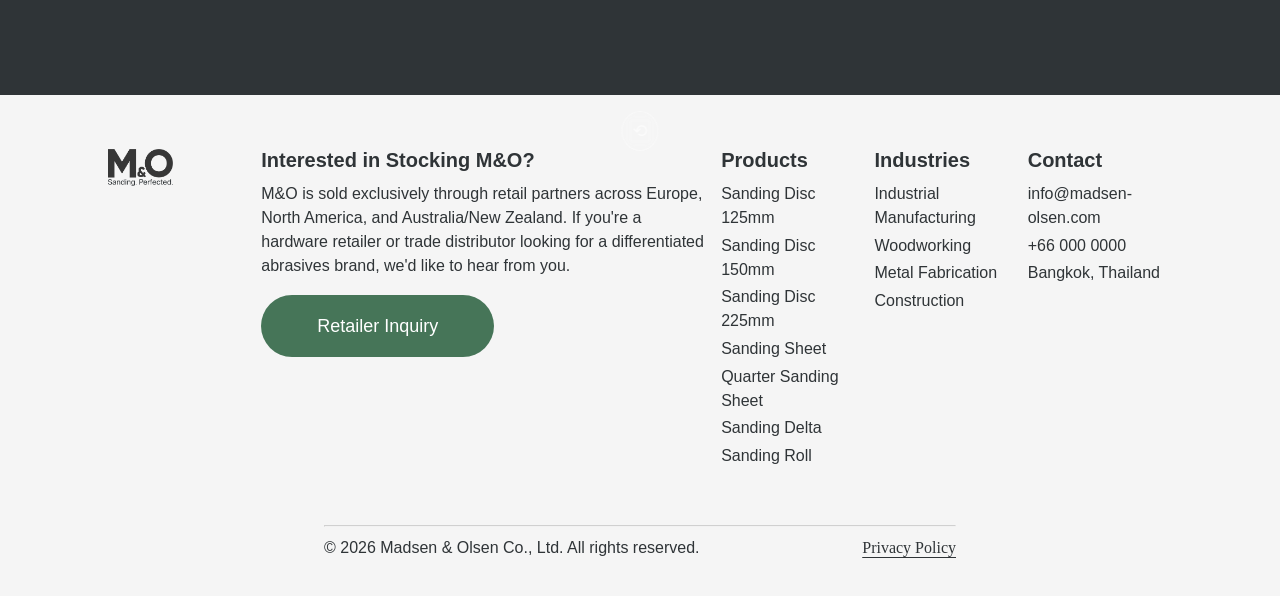
==== commit 5805c8a1: "Update index.html" ====
--- a/index.html
+++ b/index.html
@@ -163,7 +163,7 @@
             <h4>SANDING SHEET</h4>
             <p>230×280mm ∙ Latex paper ∙ P40-P240 </p>
             <a href="./contact.html" class="arrowbutton">
-    <img src="./arrow.png" alt="arrow">
+    <img src="./assets/arrow.png" alt="arrow">
   </a>
             <img src="./assets/sheet.png" />
           </div>
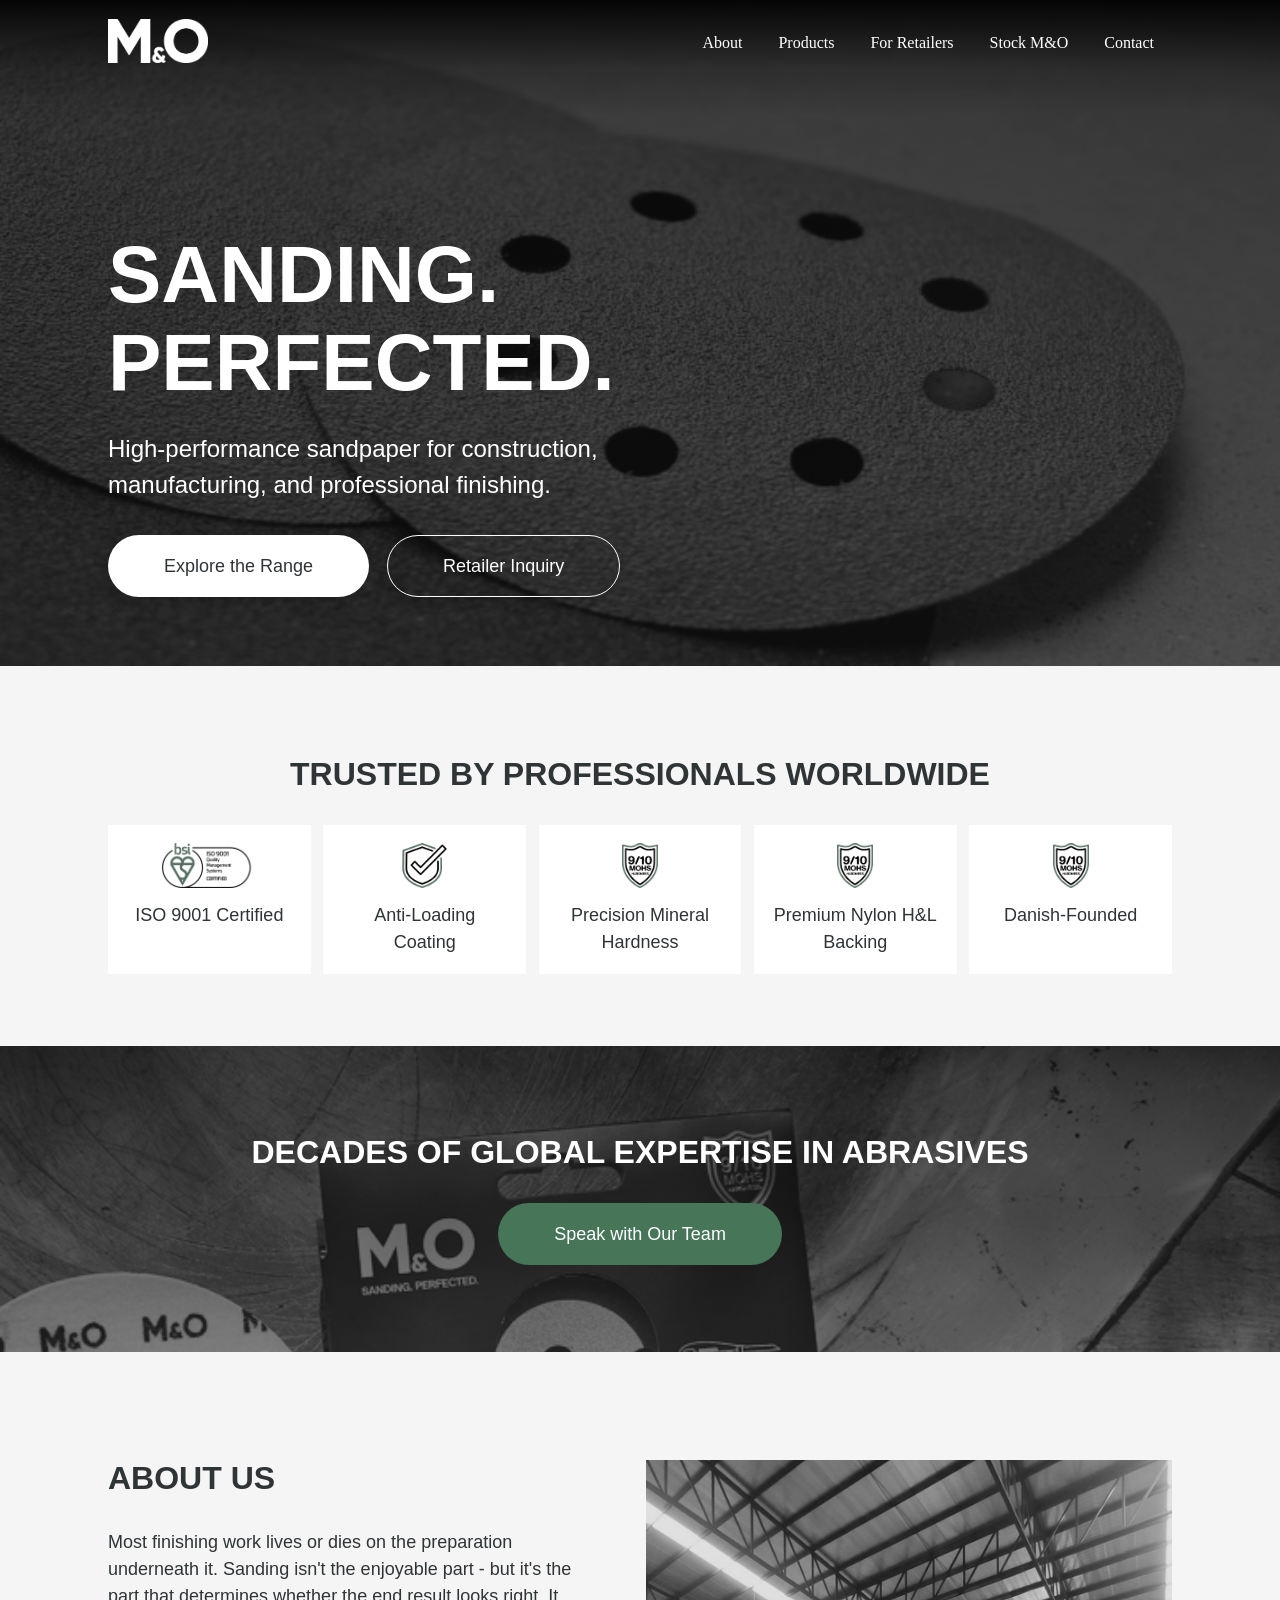
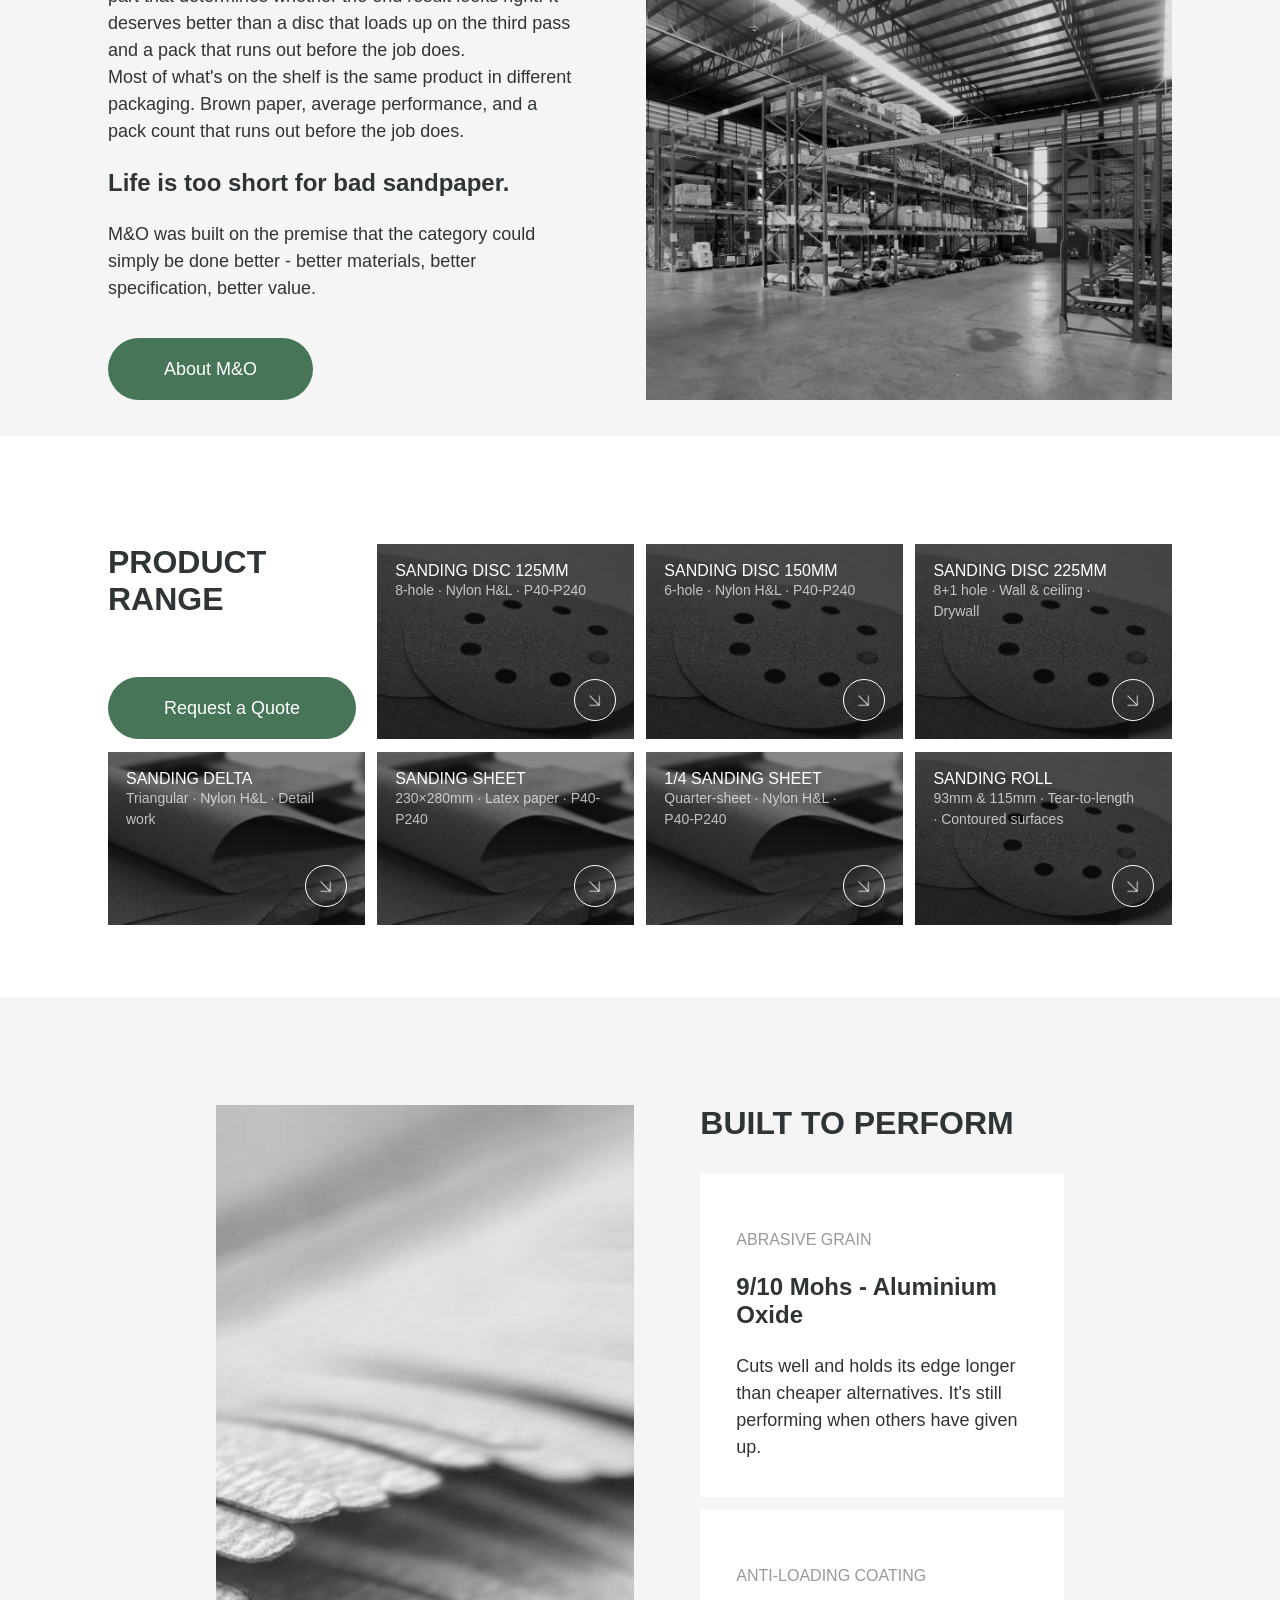
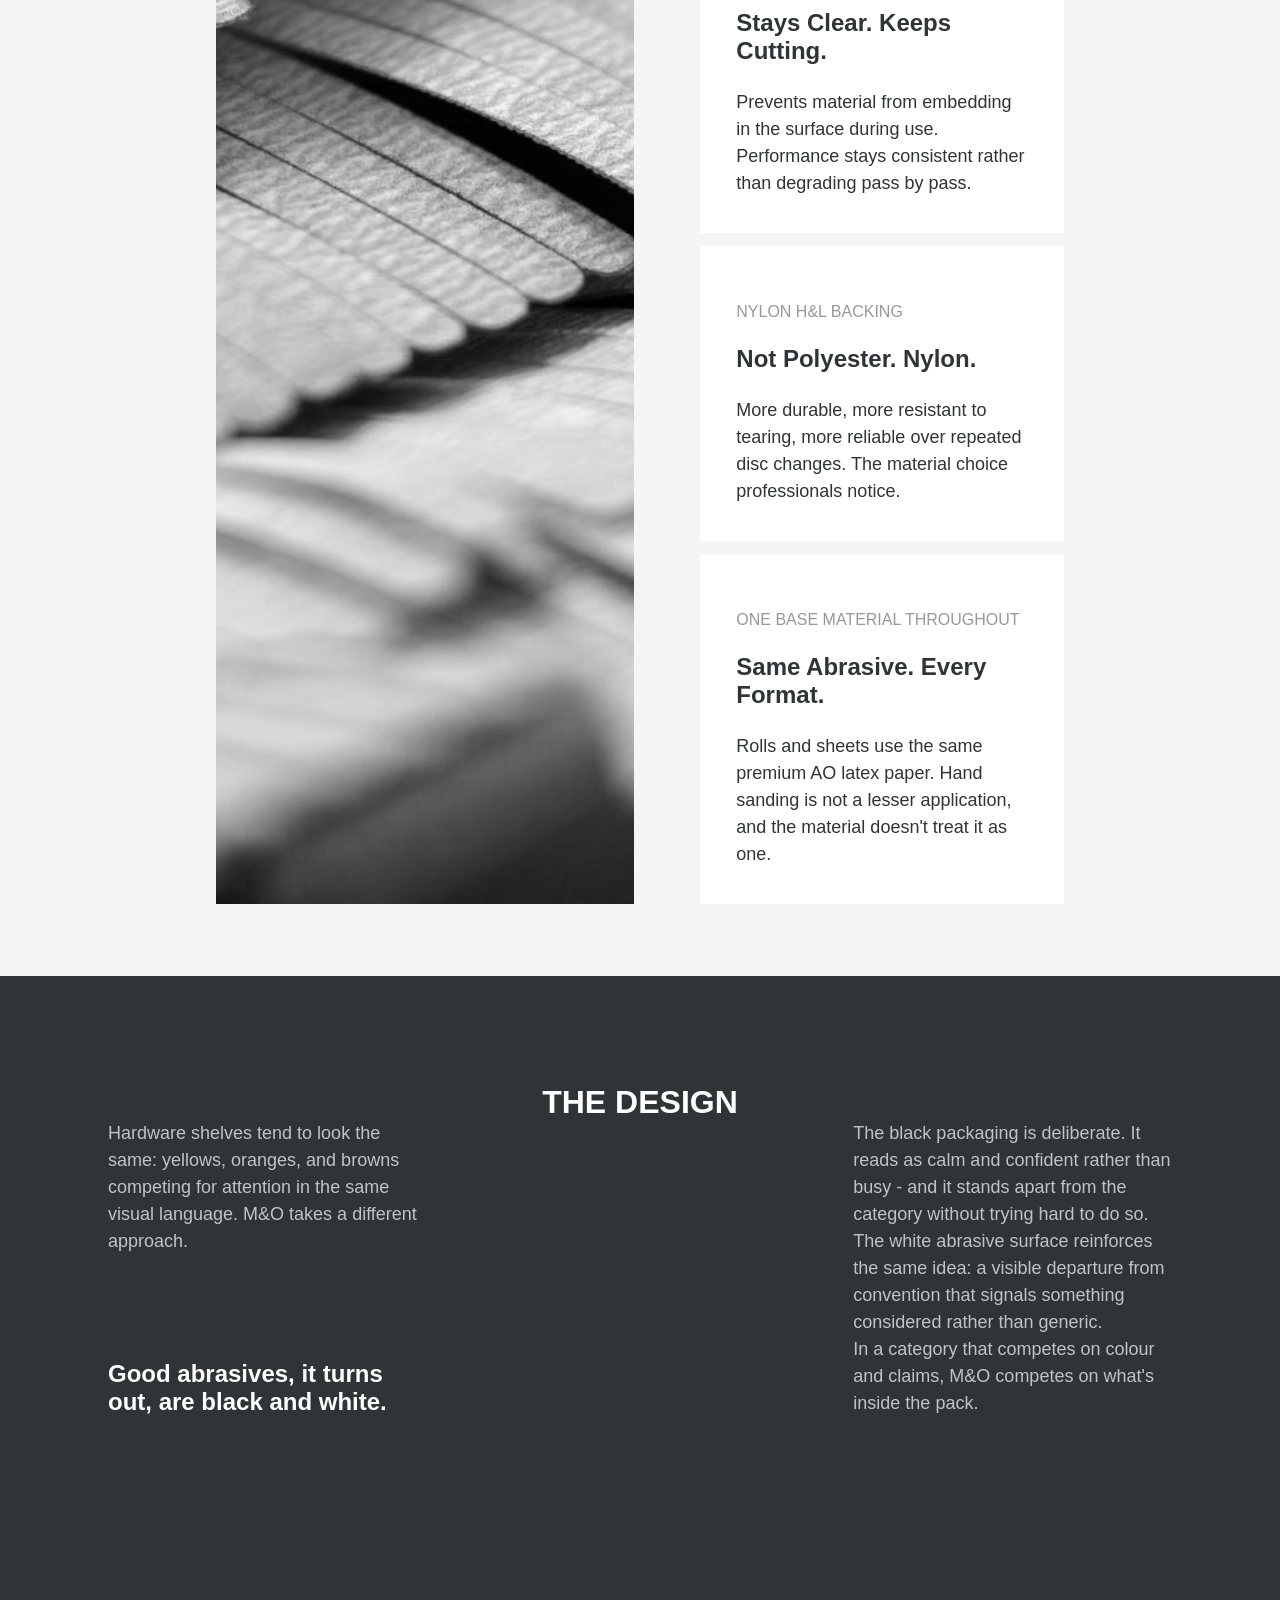
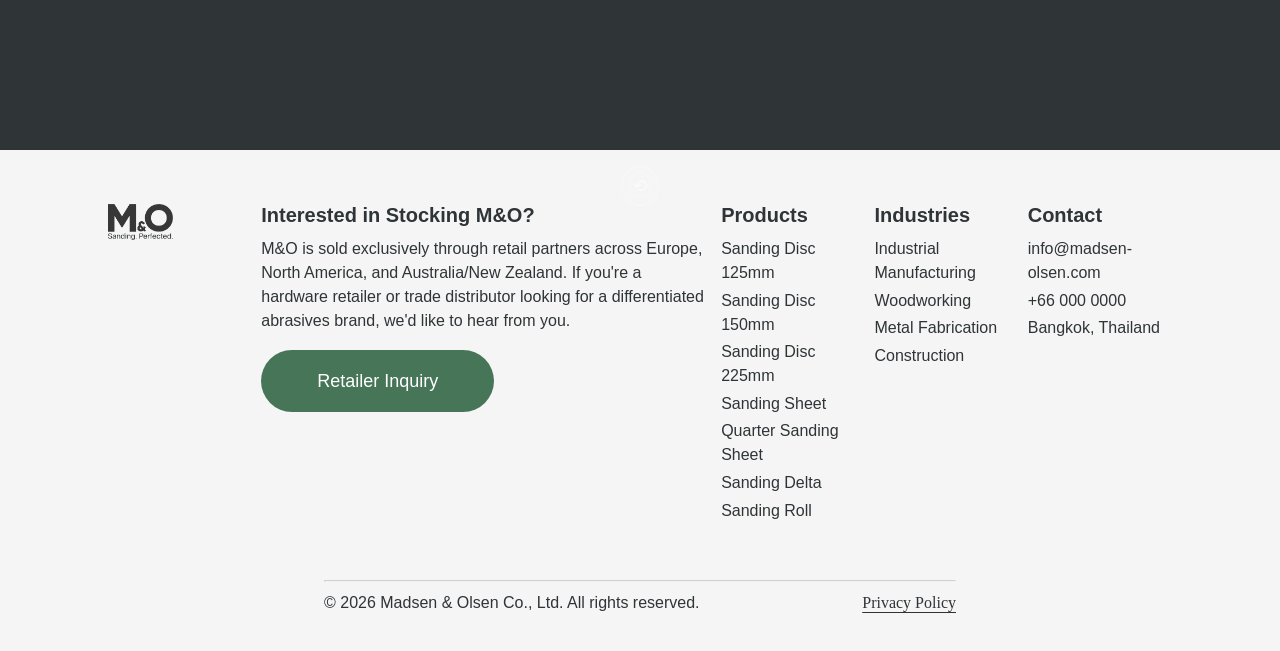
==== commit 6bc2f549: "Update index.html" ====
--- a/index.html
+++ b/index.html
@@ -25,9 +25,9 @@
         <a href="index.html" id="logomo" class="desktop logo"><img class="logotype" src="./assets/logomo.png" /></a>
 
         <nav class="desktop">
-          <img id="hamburger-icon" src="./menu.png" />
+          <img id="hamburger-icon" src="./assets/menu.png" />
           <ul class="hamburger">
-            <li id="closeburger"><img id="closedown" src="./close.png" /></li>
+            <li id="closeburger"><img id="closedown" src="./assets/close.png" /></li>
             <li><a href="#aboutus">About</a></li>
             <li><a href="#faqs" id="done">Products</a></li>
             <li><a href="./contact.html">For Retailers</a></li>
--- a/style.css
+++ b/style.css
@@ -91,6 +91,7 @@
   width: 40%;
   color: white;
   font-family: "Jost", sans-serif;
+  margin-bottom: 24px;
 }
 h2 {
   font-size: 32px;
@@ -186,9 +187,10 @@
 }
 
 .banner p {
-  font-size: 1.4rem;
+  font-size: 24px;
   width: 40%;
   color: white;
+  margin-bottom: 32px;
 }
 
 .banner {
@@ -199,8 +201,8 @@
   width: 100%;
   text-align: left;
 }
-.banner h1 {
-  margin-bottom: 1rem;
+.banner .button {
+  margin-top: 0;
 }
 .banner #jsbut {
   box-shadow: -4px 6px 12px rgba(0, 0, 0, 0.15);
@@ -289,8 +291,8 @@
 }
 .infoperform {
   display: grid;
-  grid-template-rows: 1fr 1fr;
-  grid-template-columns: 1fr 1fr;
+  grid-template-rows: auto;
+  grid-template-columns: 1fr;
   row-gap: 0.7rem;
   column-gap: 0.7rem;
 }
@@ -382,6 +384,7 @@
   left: 1rem;
    z-index: 2;
 }
+
 .intro p {
   padding: 0 1rem 0 0;
 }
@@ -389,8 +392,8 @@
   position: absolute;
   bottom: 1rem;
   right: 1rem;
-  width: 50px;
-  height: 50px;
+  width: 40px;
+  height: 40px;
   border-radius: 50%;
   border: 1px solid white;
   transform: rotate(90deg);
@@ -400,15 +403,32 @@
   z-index: 2;
 }
 .arrowbutton img {
-  width: 20px; /* 🔥 control icon size */
-  height: 20px;
+  width: 13px; 
+  height: 13px;
   object-fit: contain;
 }
+.arrowbutton: hover {
+  border: 2px solid white;
+}
+
+@keyframes wiggle {
+  0%   { transform: rotate(0deg); }
+  25%  { transform: rotate(10deg); }
+  50%  { transform: rotate(0deg); }
+  75%  { transform: rotate(-10deg); }
+  100% { transform: rotate(0deg); }
+}
+
+.productbox:hover .arrowbutton img {
+  animation: wiggle 0.8s ease-in-out infinite;
+}
+
 .VR {
   background-color: #2f3437;
   position: relative;
   height: 43rem;
 }
+
 #rotateHint {
   position: absolute;
   bottom: 70px;
